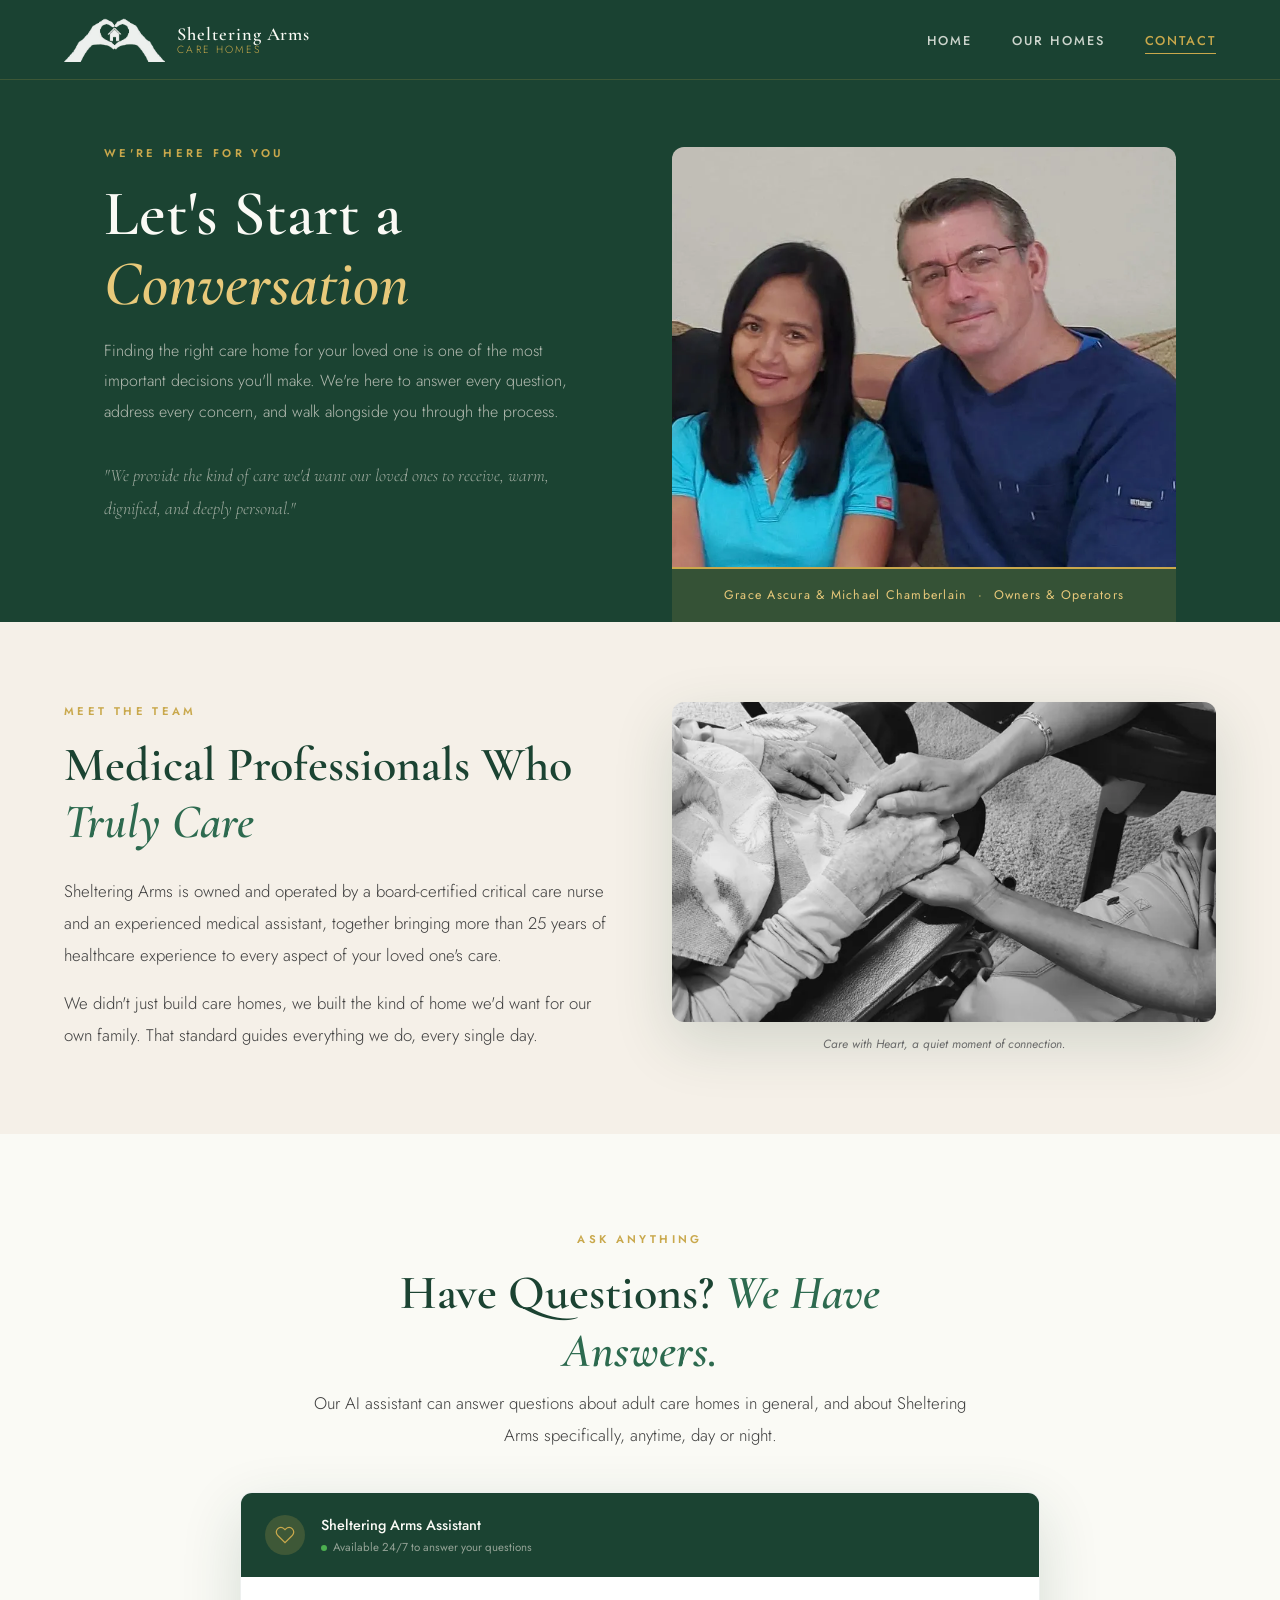
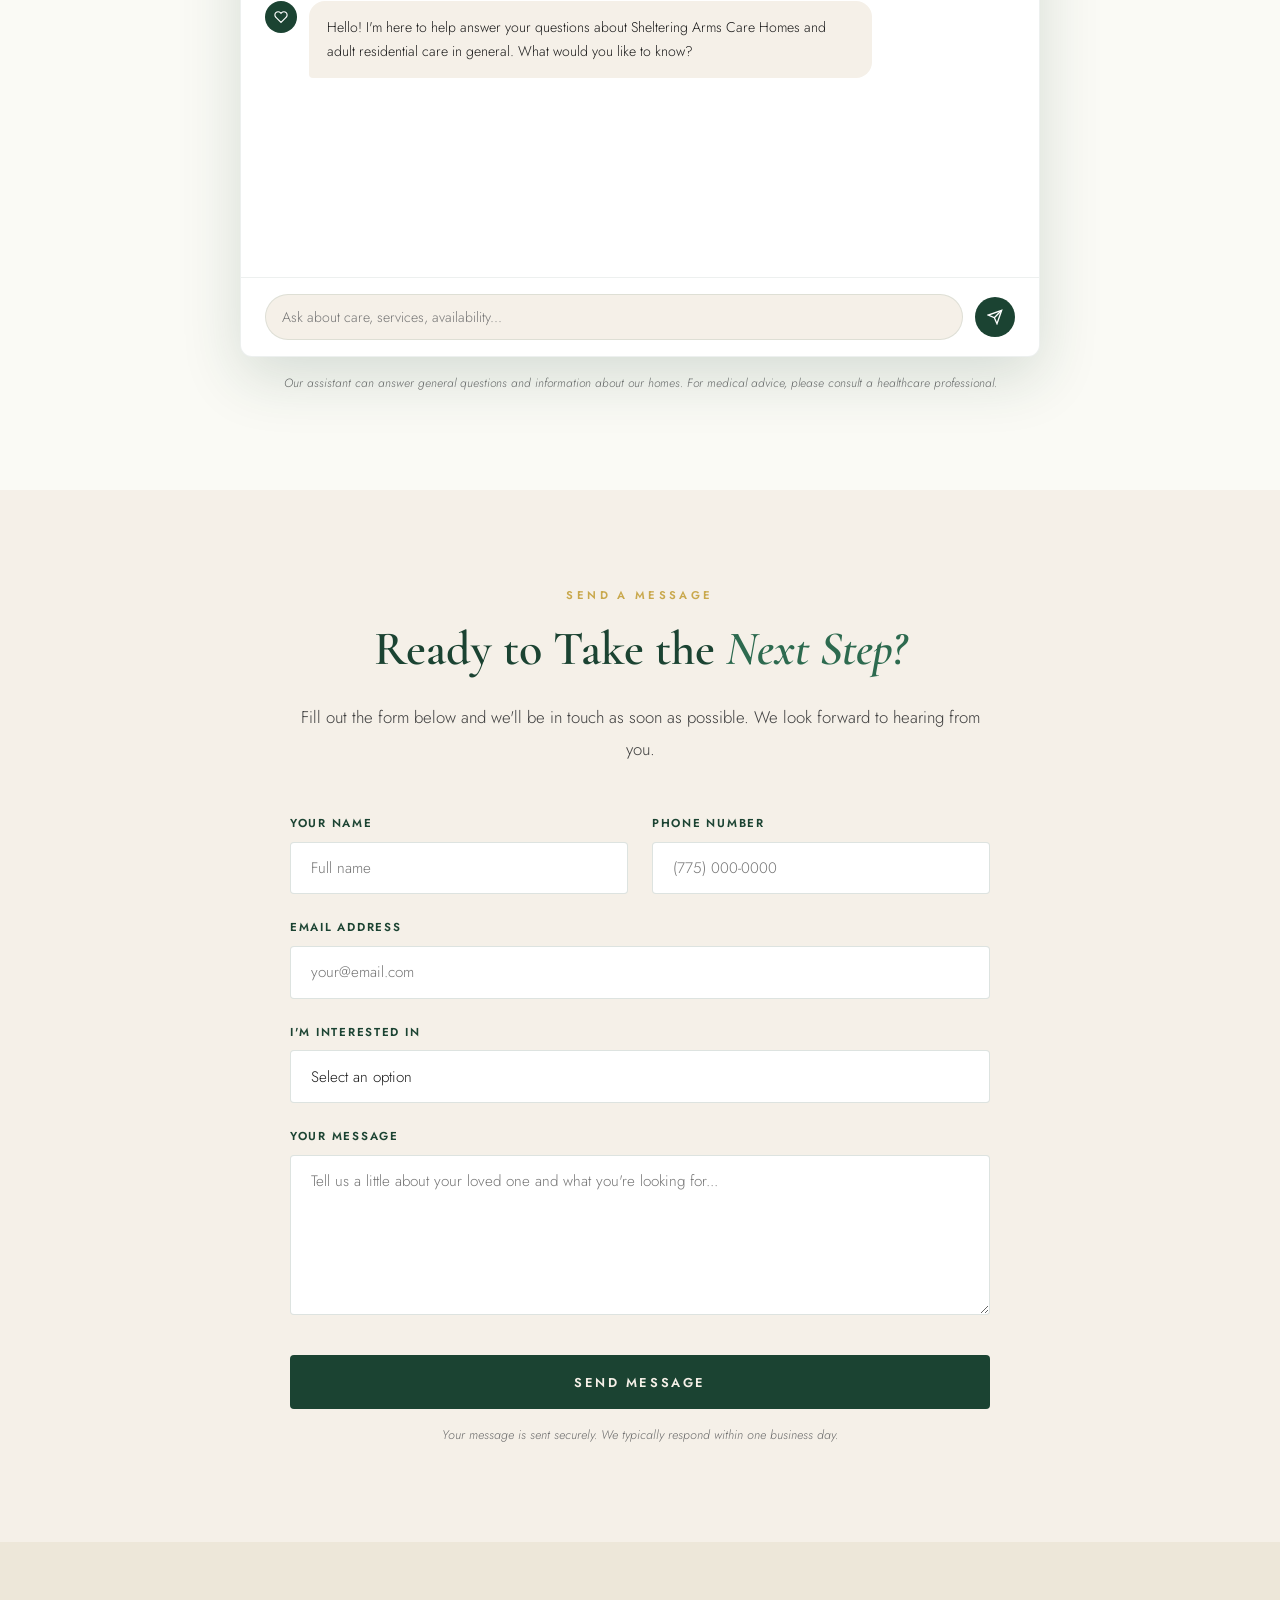
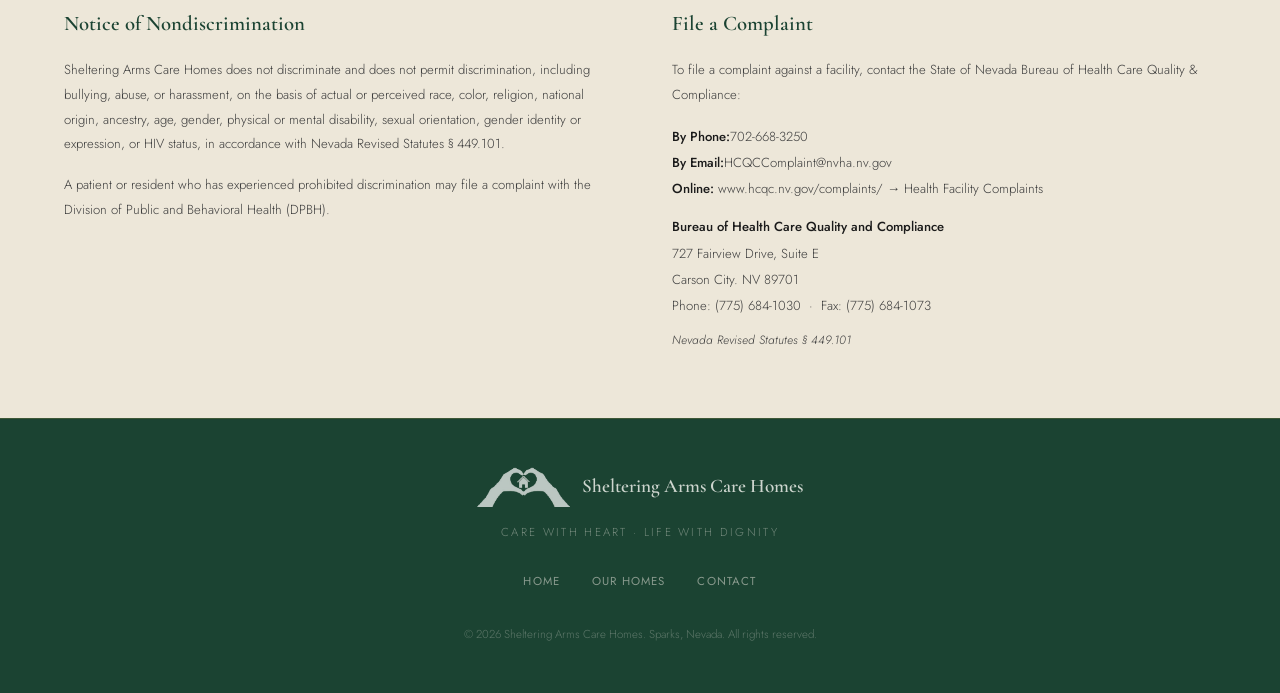
==== contact.html @ 8c24f8a1 "Update contact.html: HCQC contact information" ====
<!DOCTYPE html>
<html lang="en">
<head>
  <meta charset="UTF-8">
  <meta name="viewport" content="width=device-width, initial-scale=1.0">
  <meta name="description" content="Contact Sheltering Arms Care Homes in Sparks, Nevada. Ask our AI assistant or send us a message directly.">
  <title>Contact | Sheltering Arms Care Homes</title>
  <link rel="stylesheet" href="css/styles.css">
</head>
<body>

  <!-- NAVIGATION -->
  <nav class="nav">
    <a href="index.html" class="nav-logo">
      <img src="images/logo_bw_inverted_transparent.png" alt="Sheltering Arms logo">
      <div class="nav-brand">
        <span class="nav-brand-name">Sheltering Arms</span>
        <span class="nav-brand-sub">Care Homes</span>
      </div>
    </a>
    <ul class="nav-links">
      <li><a href="index.html">Home</a></li>
      <li><a href="homes.html">Our Homes</a></li>
      <li><a href="contact.html" class="active">Contact</a></li>
    </ul>
  </nav>

  <!-- CONTACT HERO -->
  <section class="contact-hero">
    <div class="contact-hero-inner">
      <div class="contact-hero-content reveal">
        <div class="section-label" style="color:var(--gold);">We're Here For You</div>
        <h1 class="contact-hero-title">Let's Start a <em style="color:var(--gold-light); font-style:italic;">Conversation</em></h1>
        <p class="contact-hero-text">
          Finding the right care home for your loved one is one of the most important decisions you'll make. We're here to answer every question, address every concern, and walk alongside you through the process.
        </p>
        <p class="contact-hero-text" style="font-family:'Cormorant Garamond', serif; font-style:italic; font-size:1.1rem; color:rgba(245,240,232,0.6);">
          "We provide the kind of care we'd want our loved ones to receive, warm, dignified, and deeply personal."
        </p>
      </div>
      <div>
        <img src="images/grace-michael.jpg" alt="Grace Ascura and Michael Chamberlain, owners of Sheltering Arms" class="contact-owners-img">
        <div class="contact-owners-caption">Grace Ascura &amp; Michael Chamberlain &nbsp;·&nbsp; Owners &amp; Operators</div>
      </div>
    </div>
  </section>

  <!-- OWNERS BIO -->
  <section class="section" style="background:var(--cream); padding: 5rem 4rem;">
    <div class="section-inner">
      <div style="display:grid; grid-template-columns:1fr 1fr; gap:4rem; align-items:start;">
        <div class="reveal">
          <div class="section-label">Meet the Team</div>
          <h2 class="section-title">Medical Professionals Who <em>Truly Care</em></h2>
          <p class="section-body">
            Sheltering Arms is owned and operated by a board-certified critical care nurse and an experienced medical assistant, together bringing more than 25 years of healthcare experience to every aspect of your loved one's care.
          </p>
          <p class="section-body" style="margin-top:1rem;">
            We didn't just build care homes, we built the kind of home we'd want for our own family. That standard guides everything we do, every single day.
          </p>
        </div>
        <div class="reveal">
          <img src="images/bw-hands.jpg" alt="Grace holding a resident's hand, compassionate care at Sheltering Arms" style="width:100%; height:320px; object-fit:cover; border-radius:12px; box-shadow:0 20px 60px rgba(27,67,50,0.16);">
          <p style="font-size:0.75rem; color:var(--text-light); font-style:italic; margin-top:0.75rem; text-align:center;">Care with Heart, a quiet moment of connection.</p>
        </div>
      </div>
    </div>
  </section>

  <!-- AI CHAT WIDGET -->
  <section class="chat-section">
    <div class="chat-inner">
      <div class="section-label reveal" style="text-align:center;">Ask Anything</div>
      <h2 class="section-title reveal" style="text-align:center; max-width:600px; margin:0 auto 0.5rem;">Have Questions? <em>We Have Answers.</em></h2>
      <p class="section-body reveal" style="text-align:center; margin:0 auto 2.5rem;">Our AI assistant can answer questions about adult care homes in general, and about Sheltering Arms specifically, anytime, day or night.</p>

      <div class="chat-window reveal">
        <div class="chat-header">
          <div class="chat-avatar">
            <svg viewBox="0 0 24 24" fill="none" stroke="currentColor" stroke-width="1.5"><path d="M20.84 4.61a5.5 5.5 0 0 0-7.78 0L12 5.67l-1.06-1.06a5.5 5.5 0 0 0-7.78 7.78l1.06 1.06L12 21.23l7.78-7.78 1.06-1.06a5.5 5.5 0 0 0 0-7.78z"/></svg>
          </div>
          <div class="chat-header-text">
            <div class="chat-header-name">Sheltering Arms Assistant</div>
            <div class="chat-header-status">
              <div class="chat-status-dot"></div>
              Available 24/7 to answer your questions
            </div>
          </div>
        </div>
        <div class="chat-messages" id="chatMessages">
          <div class="chat-msg bot">
            <div class="chat-msg-avatar">
              <svg viewBox="0 0 24 24" fill="none" stroke="currentColor" stroke-width="2" width="14" height="14"><path d="M20.84 4.61a5.5 5.5 0 0 0-7.78 0L12 5.67l-1.06-1.06a5.5 5.5 0 0 0-7.78 7.78l1.06 1.06L12 21.23l7.78-7.78 1.06-1.06a5.5 5.5 0 0 0 0-7.78z"/></svg>
            </div>
            <div class="chat-msg-bubble">
              Hello! I'm here to help answer your questions about Sheltering Arms Care Homes and adult residential care in general. What would you like to know?
            </div>
          </div>
        </div>
        <div class="chat-input-area">
          <input type="text" class="chat-input" id="chatInput" placeholder="Ask about care, services, availability..." autocomplete="off">
          <button class="chat-send" id="chatSend" aria-label="Send message">
            <svg viewBox="0 0 24 24" fill="none" stroke="currentColor" stroke-width="2"><line x1="22" y1="2" x2="11" y2="13"/><polygon points="22 2 15 22 11 13 2 9 22 2"/></svg>
          </button>
        </div>
      </div>
      <p style="font-size:0.75rem; color:var(--text-light); text-align:center; margin-top:1rem; font-style:italic; font-weight:300;">Our assistant can answer general questions and information about our homes. For medical advice, please consult a healthcare professional.</p>
    </div>
  </section>

  <!-- CONTACT FORM -->
  <section class="contact-form-section">
    <div class="contact-form-inner">
      <div class="section-label reveal" style="text-align:center;">Send a Message</div>
      <h2 class="section-title reveal" style="text-align:center;">Ready to Take the <em>Next Step?</em></h2>
      <p class="section-body reveal" style="text-align:center; margin:0 auto 3rem;">Fill out the form below and we'll be in touch as soon as possible. We look forward to hearing from you.</p>

      <form action="https://formspree.io/f/meenggbr" method="POST" class="reveal">
        <div class="form-row">
          <div class="form-group">
            <label class="form-label" for="name">Your Name</label>
            <input type="text" id="name" name="name" class="form-input" placeholder="Full name" required>
          </div>
          <div class="form-group">
            <label class="form-label" for="phone">Phone Number</label>
            <input type="tel" id="phone" name="phone" class="form-input" placeholder="(775) 000-0000">
          </div>
        </div>
        <div class="form-group">
          <label class="form-label" for="email">Email Address</label>
          <input type="email" id="email" name="email" class="form-input" placeholder="your@email.com" required>
        </div>
        <div class="form-group">
          <label class="form-label" for="interest">I'm Interested In</label>
          <select id="interest" name="interest" class="form-select">
            <option value="">Select an option</option>
            <option value="home1">Home One (6 residents)</option>
            <option value="home2">Home Two (8 residents)</option>
            <option value="both">Both Homes</option>
            <option value="general">General Information</option>
          </select>
        </div>
        <div class="form-group">
          <label class="form-label" for="message">Your Message</label>
          <textarea id="message" name="message" class="form-textarea" placeholder="Tell us a little about your loved one and what you're looking for..." required></textarea>
        </div>
        <button type="submit" class="form-submit">Send Message</button>
        <p class="form-note">Your message is sent securely. We typically respond within one business day.</p>
      </form>
    </div>
  </section>

  <!-- COMPLIANCE -->
  <section class="compliance">
    <div class="compliance-inner">
      <div class="reveal">
        <div class="compliance-block-title">Notice of Nondiscrimination</div>
        <p class="compliance-text">
          Sheltering Arms Care Homes does not discriminate and does not permit discrimination, including bullying, abuse, or harassment, on the basis of actual or perceived race, color, religion, national origin, ancestry, age, gender, physical or mental disability, sexual orientation, gender identity or expression, or HIV status, in accordance with Nevada Revised Statutes § 449.101.
        </p>
        <p class="compliance-text" style="margin-top:1rem;">
          A patient or resident who has experienced prohibited discrimination may file a complaint with the Division of Public and Behavioral Health (DPBH).
        </p>
      </div>
      <div class="reveal">
        <div class="compliance-block-title">File a Complaint</div>
        <p class="compliance-text">To file a complaint against a facility, contact the State of Nevada Bureau of Health Care Quality &amp; Compliance:</p>
        <div class="compliance-contact" style="margin-top:1rem;">
          <p><strong>By Phone:</strong>702-668-3250</p>
          <p><strong>By Email:</strong>HCQCComplaint@nvha.nv.gov</p>
          <p><strong>Online:</strong> www.hcqc.nv.gov/complaints/ → Health Facility Complaints</p>
          <p style="margin-top:0.75rem;"><strong>Bureau of Health Care Quality and Compliance</strong><br>
          727 Fairview Drive, Suite E<br>
          Carson City. NV 89701<br>
          Phone: (775) 684-1030 &nbsp;·&nbsp; Fax: (775) 684-1073</p>
          <p style="margin-top:0.5rem;"><em style="font-size:0.75rem;">Nevada Revised Statutes § 449.101</em></p>
        </div>
      </div>
    </div>
  </section>

  <!-- FOOTER -->
  <footer class="footer">
    <div class="footer-logo">
      <img src="images/logo_bw_inverted_transparent.png" alt="Sheltering Arms logo">
      <span class="footer-name">Sheltering Arms Care Homes</span>
    </div>
    <p class="footer-tagline">Care with Heart · Life with Dignity</p>
    <ul class="footer-nav">
      <li><a href="index.html">Home</a></li>
      <li><a href="homes.html">Our Homes</a></li>
      <li><a href="contact.html">Contact</a></li>
    </ul>
    <p class="footer-copy">&copy; 2026 Sheltering Arms Care Homes. Sparks, Nevada. All rights reserved.</p>
  </footer>

  <script src="js/main.js"></script>
  <script src="js/chat.js"></script>
</body>
</html>
---- css/styles.css ----
/* ============================================
   SHELTERING ARMS CARE HOMES
   Global Stylesheet
   ============================================ */

@import url('https://fonts.googleapis.com/css2?family=Cormorant+Garamond:ital,wght@0,300;0,400;0,500;0,600;0,700;1,300;1,400;1,500&family=Jost:wght@300;400;500;600&display=swap');

:root {
  --green:        #1B4332;
  --green-mid:    #2D6A4F;
  --green-light:  #3A7D5E;
  --cream:        #F5F0E8;
  --cream-dark:   #EDE7D9;
  --gold:         #C9A84C;
  --gold-light:   #E8C97A;
  --gold-pale:    #F5E9C8;
  --off-white:    #FAFAF5;
  --text-dark:    #1A1A1A;
  --text-mid:     #3D3D3D;
  --text-light:   #6B6B6B;
  --shadow-sm:    0 2px 12px rgba(27,67,50,0.08);
  --shadow-md:    0 8px 32px rgba(27,67,50,0.12);
  --shadow-lg:    0 20px 60px rgba(27,67,50,0.16);
  --radius:       4px;
  --radius-lg:    12px;
  --transition:   0.3s cubic-bezier(0.4, 0, 0.2, 1);
}

/* ---- Reset ---- */
*, *::before, *::after { margin: 0; padding: 0; box-sizing: border-box; }
html { scroll-behavior: smooth; font-size: 16px; }
img { max-width: 100%; height: auto; display: block; }
a { text-decoration: none; color: inherit; }

body {
  font-family: 'Jost', sans-serif;
  font-weight: 400;
  color: var(--text-dark);
  background: var(--off-white);
  line-height: 1.7;
}

/* ============================================
   NAVIGATION
   ============================================ */
.nav {
  position: fixed;
  top: 0; left: 0; right: 0;
  z-index: 100;
  padding: 0 4rem;
  height: 80px;
  display: flex;
  align-items: center;
  justify-content: space-between;
  background: rgba(27, 67, 50, 0.96);
  backdrop-filter: blur(12px);
  border-bottom: 1px solid rgba(201, 168, 76, 0.2);
  transition: var(--transition);
}

.nav-logo {
  display: flex;
  align-items: center;
  gap: 0.75rem;
}

.nav-logo img {
  height: 44px;
  width: auto;
  /* filter: brightness(0) invert(1); */
  opacity: 0.92;
}

.nav-brand {
  display: flex;
  flex-direction: column;
  line-height: 1.1;
}

.nav-brand-name {
  font-family: 'Cormorant Garamond', serif;
  font-size: 1.15rem;
  font-weight: 600;
  color: var(--off-white);
  letter-spacing: 0.05em;
}

.nav-brand-sub {
  font-size: 0.65rem;
  font-weight: 300;
  color: var(--gold);
  letter-spacing: 0.2em;
  text-transform: uppercase;
}

.nav-links {
  display: flex;
  align-items: center;
  gap: 2.5rem;
  list-style: none;
}

.nav-links a {
  font-size: 0.8rem;
  font-weight: 500;
  letter-spacing: 0.15em;
  text-transform: uppercase;
  color: rgba(250, 250, 245, 0.8);
  transition: var(--transition);
  position: relative;
  padding-bottom: 2px;
}

.nav-links a::after {
  content: '';
  position: absolute;
  bottom: -2px; left: 0;
  width: 0; height: 1px;
  background: var(--gold);
  transition: var(--transition);
}

.nav-links a:hover,
.nav-links a.active {
  color: var(--gold);
}

.nav-links a:hover::after,
.nav-links a.active::after {
  width: 100%;
}

/* ============================================
   SHARED SECTION STYLES
   ============================================ */
.section {
  padding: 6rem 4rem;
}

.section-inner {
  max-width: 1200px;
  margin: 0 auto;
}

.section-label {
  font-size: 0.7rem;
  font-weight: 600;
  letter-spacing: 0.3em;
  text-transform: uppercase;
  color: var(--gold);
  margin-bottom: 1rem;
}

.section-title {
  font-family: 'Cormorant Garamond', serif;
  font-size: clamp(2rem, 4vw, 3rem);
  font-weight: 600;
  color: var(--green);
  line-height: 1.2;
  margin-bottom: 1.5rem;
}

.section-title em {
  font-style: italic;
  color: var(--green-mid);
}

.section-body {
  font-size: 1.05rem;
  font-weight: 300;
  color: var(--text-mid);
  max-width: 680px;
  line-height: 1.9;
}

.divider {
  display: flex;
  align-items: center;
  gap: 1rem;
  margin: 2rem 0;
}

.divider-line {
  flex: 1;
  max-width: 80px;
  height: 1px;
  background: var(--gold);
  opacity: 0.4;
}

.divider-dot {
  width: 5px; height: 5px;
  background: var(--gold);
  border-radius: 50%;
}

/* ============================================
   HERO -- HOME PAGE
   ============================================ */
.hero {
  position: relative;
  height: 100vh;
  min-height: 700px;
  display: flex;
  align-items: center;
  overflow: hidden;
  background: var(--green);
}

.hero-bg {
  position: absolute;
  inset: 0;
  background-image: url('../images/bw-hands-hero3.png');
  background-size: cover;
  background-position: 75% right;
  opacity: 0.35;
  transform: scale(1.05);
  transition: transform 8s ease;
}

.hero-bg.loaded { transform: scale(.9); }

.hero-overlay {
  position: absolute;
  inset: 0;
  background: linear-gradient(
    105deg,
    rgba(27,67,50,0.92) 0%,
    rgba(27,67,50,0.75) 50%,
    rgba(27,67,50,0.4) 100%
  );
}

.hero-content {
  position: relative;
  z-index: 2;
  padding: 0 4rem;
  max-width: 1200px;
  margin: 0 auto;
  width: 100%;
  padding-top: 80px;
  opacity: 0;
  transform: translateY(40px);
  animation: heroReveal 1.2s cubic-bezier(0.16,1,0.3,1) 0.3s forwards;
}

.hero-eyebrow {
  font-size: 0.7rem;
  font-weight: 600;
  letter-spacing: 0.35em;
  text-transform: uppercase;
  color: var(--gold);
  margin-bottom: 1.25rem;
}

.hero-title {
  font-family: 'Cormorant Garamond', serif;
  font-size: clamp(3rem, 7vw, 5.5rem);
  font-weight: 600;
  color: var(--off-white);
  line-height: 1.05;
  margin-bottom: 1rem;
}

.hero-title em {
  font-style: italic;
  color: var(--gold-light);
}

.hero-subtitle {
  font-family: 'Cormorant Garamond', serif;
  font-size: clamp(1.1rem, 2.5vw, 1.5rem);
  font-style: italic;
  color: rgba(245,240,232,0.75);
  margin-bottom: 2rem;
  font-weight: 300;
}

.hero-tagline {
  font-size: 0.75rem;
  font-weight: 400;
  letter-spacing: 0.25em;
  text-transform: uppercase;
  color: rgba(245,240,232,0.5);
  margin-bottom: 2.5rem;
}

.hero-cta {
  display: inline-flex;
  align-items: center;
  gap: 0.75rem;
  padding: 1rem 2rem;
  background: var(--gold);
  color: var(--green);
  font-size: 0.78rem;
  font-weight: 600;
  letter-spacing: 0.15em;
  text-transform: uppercase;
  border-radius: var(--radius);
  transition: var(--transition);
}

.hero-cta:hover {
  background: var(--gold-light);
  transform: translateY(-2px);
  box-shadow: 0 8px 24px rgba(201,168,76,0.3);
}

.hero-cta svg { width: 16px; height: 16px; }

.hero-scroll {
  position: absolute;
  bottom: 2.5rem;
  left: 50%;
  transform: translateX(-50%);
  z-index: 2;
  display: flex;
  flex-direction: column;
  align-items: center;
  gap: 0.5rem;
  color: rgba(245,240,232,0.4);
  font-size: 0.65rem;
  letter-spacing: 0.2em;
  text-transform: uppercase;
  animation: scrollBounce 2s ease-in-out infinite;
}

.hero-scroll svg { width: 20px; height: 20px; }

/* ============================================
   MISSION SECTION
   ============================================ */
.mission {
  background: var(--cream);
  padding: 6rem 4rem;
}

.mission-inner {
  max-width: 1200px;
  margin: 0 auto;
  display: grid;
  grid-template-columns: 1fr 1fr;
  gap: 6rem;
  align-items: center;
}

.mission-quote {
  font-family: 'Cormorant Garamond', serif;
  font-size: clamp(1.6rem, 3vw, 2.2rem);
  font-style: italic;
  font-weight: 400;
  color: var(--green);
  line-height: 1.5;
  position: relative;
  padding-left: 2rem;
}

.mission-quote::before {
  content: '"';
  position: absolute;
  left: -0.5rem;
  top: -1rem;
  font-size: 6rem;
  color: var(--gold);
  opacity: 0.3;
  font-family: 'Cormorant Garamond', serif;
  line-height: 1;
}

.mission-right {}

.mission-vision {
  background: var(--green);
  border-radius: var(--radius-lg);
  padding: 2.5rem;
  margin-top: 2rem;
}

.mission-vision-label {
  font-size: 0.65rem;
  font-weight: 600;
  letter-spacing: 0.3em;
  text-transform: uppercase;
  color: var(--gold);
  margin-bottom: 1rem;
}

.mission-vision-text {
  font-size: 0.95rem;
  font-weight: 300;
  color: rgba(245,240,232,0.85);
  line-height: 1.9;
}

/* ============================================
   HOMES PREVIEW -- HOME PAGE
   ============================================ */
.homes-preview {
  padding: 6rem 4rem;
  background: var(--off-white);
}

.homes-preview-inner {
  max-width: 1200px;
  margin: 0 auto;
}

.homes-grid {
  display: grid;
  grid-template-columns: 1fr 1fr;
  gap: 2rem;
  margin-top: 3rem;
}

.home-card {
  background: white;
  border-radius: var(--radius-lg);
  overflow: hidden;
  box-shadow: var(--shadow-md);
  transition: var(--transition);
}

.home-card:hover {
  transform: translateY(-6px);
  box-shadow: var(--shadow-lg);
}

.home-card-img {
  width: 100%;
  height: 260px;
  object-fit: cover;
}

.home-card-body {
  padding: 2rem;
}

.home-card-label {
  font-size: 0.65rem;
  font-weight: 600;
  letter-spacing: 0.3em;
  text-transform: uppercase;
  color: var(--gold);
  margin-bottom: 0.5rem;
}

.home-card-title {
  font-family: 'Cormorant Garamond', serif;
  font-size: 1.6rem;
  font-weight: 600;
  color: var(--green);
  margin-bottom: 1rem;
}

.home-card-details {
  display: flex;
  gap: 1.5rem;
  margin-bottom: 1rem;
}

.home-card-detail {
  display: flex;
  align-items: center;
  gap: 0.4rem;
  font-size: 0.82rem;
  font-weight: 400;
  color: var(--text-mid);
}

.home-card-detail svg {
  width: 14px; height: 14px;
  color: var(--gold);
  flex-shrink: 0;
}

.home-card-text {
  font-size: 0.9rem;
  font-weight: 300;
  color: var(--text-light);
  line-height: 1.8;
  margin-bottom: 1.5rem;
}

.home-card-link {
  display: inline-flex;
  align-items: center;
  gap: 0.5rem;
  font-size: 0.75rem;
  font-weight: 600;
  letter-spacing: 0.1em;
  text-transform: uppercase;
  color: var(--green);
  border-bottom: 1px solid var(--gold);
  padding-bottom: 2px;
  transition: var(--transition);
}

.home-card-link:hover { color: var(--gold); }

/* ============================================
   PHOTO STRIP
   ============================================ */
.photo-strip {
  display: grid;
  grid-template-columns: repeat(4, 1fr);
  gap: 0;
  height: 320px;
}

.photo-strip-item {
  overflow: hidden;
  position: relative;
}

.photo-strip-item img {
  width: 100%;
  height: 100%;
  object-fit: cover;
  transition: transform 0.6s ease;
}

.photo-strip-item:hover img { transform: scale(1.06); }

/* ============================================
   CREDENTIALS BANNER
   ============================================ */
.credentials {
  background: var(--green);
  padding: 4rem;
}

.credentials-inner {
  max-width: 1200px;
  margin: 0 auto;
  display: grid;
  grid-template-columns: repeat(3, 1fr);
  gap: 3rem;
  text-align: center;
}

.credential-item {}

.credential-number {
  font-family: 'Cormorant Garamond', serif;
  font-size: 3.5rem;
  font-weight: 600;
  color: var(--gold);
  line-height: 1;
  margin-bottom: 0.5rem;
}

.credential-label {
  font-size: 0.75rem;
  font-weight: 400;
  letter-spacing: 0.15em;
  text-transform: uppercase;
  color: rgba(245,240,232,0.7);
}

/* ============================================
   OUR HOMES PAGE -- HERO
   ============================================ */
.page-hero {
  padding-top: 80px;
  background: var(--green);
  padding-bottom: 4rem;
  text-align: center;
}

.page-hero-inner {
  max-width: 800px;
  margin: 0 auto;
  padding: 4rem 4rem 0;
}

.page-hero-title {
  font-family: 'Cormorant Garamond', serif;
  font-size: clamp(2.5rem, 5vw, 4rem);
  font-weight: 600;
  color: var(--off-white);
  line-height: 1.1;
  margin-bottom: 1rem;
}

.page-hero-subtitle {
  font-family: 'Cormorant Garamond', serif;
  font-style: italic;
  font-size: 1.2rem;
  color: rgba(245,240,232,0.65);
  font-weight: 300;
}

/* ============================================
   HOME DETAIL SECTIONS
   ============================================ */
.home-detail {
  padding: 6rem 4rem;
}

.home-detail:nth-child(even) {
  background: var(--cream);
}

.home-detail-inner {
  max-width: 1200px;
  margin: 0 auto;
  display: grid;
  grid-template-columns: 1fr 1fr;
  gap: 5rem;
  align-items: start;
}

.home-detail-inner.reverse {
  direction: rtl;
}

.home-detail-inner.reverse > * {
  direction: ltr;
}

.home-detail-img {
  width: 100%;
  height: 400px;
  object-fit: cover;
  border-radius: var(--radius-lg);
  box-shadow: var(--shadow-lg);
}

.home-detail-badge {
  display: inline-flex;
  align-items: center;
  gap: 0.5rem;
  background: var(--green);
  color: var(--gold);
  font-size: 0.65rem;
  font-weight: 600;
  letter-spacing: 0.2em;
  text-transform: uppercase;
  padding: 0.4rem 1rem;
  border-radius: 999px;
  margin-bottom: 1.25rem;
}

.home-meta {
  display: flex;
  gap: 2rem;
  margin: 1.5rem 0;
  padding: 1.5rem;
  background: var(--cream);
  border-radius: var(--radius);
  border-left: 3px solid var(--gold);
}

.home-detail:nth-child(even) .home-meta {
  background: white;
}

.home-meta-item {
  display: flex;
  flex-direction: column;
  gap: 0.2rem;
}

.home-meta-value {
  font-family: 'Cormorant Garamond', serif;
  font-size: 1.8rem;
  font-weight: 600;
  color: var(--green);
  line-height: 1;
}

.home-meta-label {
  font-size: 0.7rem;
  font-weight: 400;
  letter-spacing: 0.1em;
  text-transform: uppercase;
  color: var(--text-light);
}

/* ============================================
   SERVICES SECTION
   ============================================ */
.services {
  padding: 6rem 4rem;
  background: var(--green);
}

.services-inner {
  max-width: 1200px;
  margin: 0 auto;
}

.services-inner .section-title { color: var(--off-white); }
.services-inner .section-label { color: var(--gold); }

.services-grid {
  display: grid;
  grid-template-columns: repeat(3, 1fr);
  gap: 1.5rem;
  margin-top: 3rem;
}

.service-card {
  background: rgba(255,255,255,0.06);
  border: 1px solid rgba(201,168,76,0.2);
  border-radius: var(--radius-lg);
  padding: 2rem;
  transition: var(--transition);
}

.service-card:hover {
  background: rgba(255,255,255,0.1);
  border-color: rgba(201,168,76,0.4);
  transform: translateY(-3px);
}

.service-icon {
  width: 44px; height: 44px;
  background: rgba(201,168,76,0.15);
  border-radius: 50%;
  display: flex;
  align-items: center;
  justify-content: center;
  margin-bottom: 1.25rem;
}

.service-icon svg {
  width: 20px; height: 20px;
  color: var(--gold);
}

.service-title {
  font-family: 'Cormorant Garamond', serif;
  font-size: 1.2rem;
  font-weight: 600;
  color: var(--off-white);
  margin-bottom: 0.5rem;
}

.service-text {
  font-size: 0.85rem;
  font-weight: 300;
  color: rgba(245,240,232,0.65);
  line-height: 1.8;
}

/* ============================================
   ACTIVITIES & MEALS
   ============================================ */
.life-section {
  padding: 6rem 4rem;
  background: var(--off-white);
}

.life-inner {
  max-width: 1200px;
  margin: 0 auto;
  display: grid;
  grid-template-columns: repeat(3, 1fr);
  gap: 3rem;
}

.life-block-title {
  font-family: 'Cormorant Garamond', serif;
  font-size: 1.5rem;
  font-weight: 600;
  color: var(--green);
  margin-bottom: 1.5rem;
  padding-bottom: 0.75rem;
  border-bottom: 2px solid var(--gold);
}

.life-list {
  list-style: none;
}

.life-list li {
  font-size: 0.9rem;
  font-weight: 300;
  color: var(--text-mid);
  padding: 0.5rem 0;
  border-bottom: 1px solid rgba(201,168,76,0.15);
  display: flex;
  align-items: center;
  gap: 0.6rem;
}

.life-list li::before {
  content: '';
  width: 5px; height: 5px;
  background: var(--gold);
  border-radius: 50%;
  flex-shrink: 0;
}

/* ============================================
   SCHEDULE SECTION
   ============================================ */
.schedule {
  padding: 6rem 4rem;
  background: var(--cream);
}

.schedule-inner {
  max-width: 1200px;
  margin: 0 auto;
  display: grid;
  grid-template-columns: 1fr 1fr;
  gap: 4rem;
}

.schedule-block {}

.schedule-block-title {
  font-family: 'Cormorant Garamond', serif;
  font-size: 1.8rem;
  font-weight: 600;
  color: var(--green);
  margin-bottom: 1.5rem;
}

.schedule-item {
  display: flex;
  justify-content: space-between;
  align-items: center;
  padding: 1rem 1.25rem;
  border-radius: var(--radius);
  margin-bottom: 0.75rem;
  background: white;
  box-shadow: var(--shadow-sm);
}

.schedule-meal {
  font-weight: 500;
  color: var(--text-dark);
  font-size: 0.9rem;
}

.schedule-time {
  font-family: 'Cormorant Garamond', serif;
  font-size: 1rem;
  font-weight: 600;
  color: var(--green);
}

.schedule-note {
  font-size: 0.8rem;
  font-weight: 300;
  color: var(--text-light);
  font-style: italic;
  margin-top: 0.75rem;
  padding-left: 0.25rem;
}

.visit-item {
  display: flex;
  justify-content: space-between;
  align-items: center;
  padding: 1rem 1.25rem;
  border-radius: var(--radius);
  margin-bottom: 0.75rem;
  background: white;
  box-shadow: var(--shadow-sm);
}

.visit-day { font-weight: 500; color: var(--text-dark); font-size: 0.9rem; }
.visit-hours { font-family: 'Cormorant Garamond', serif; font-size: 1rem; font-weight: 600; color: var(--green); }

/* ============================================
   PAYMENT SECTION
   ============================================ */
.payment {
  padding: 4rem;
  background: var(--green);
  text-align: center;
}

.payment-inner {
  max-width: 700px;
  margin: 0 auto;
}

.payment-inner .section-title { color: var(--off-white); }
.payment-inner .section-label { color: var(--gold); text-align: center; }
.payment-inner .section-body { color: rgba(245,240,232,0.75); margin: 0 auto; text-align: center; }

.payment-options {
  display: flex;
  justify-content: center;
  gap: 1rem;
  flex-wrap: wrap;
  margin-top: 2rem;
}

.payment-tag {
  display: inline-flex;
  align-items: center;
  gap: 0.5rem;
  background: rgba(201,168,76,0.15);
  border: 1px solid rgba(201,168,76,0.3);
  color: var(--gold-light);
  font-size: 0.78rem;
  font-weight: 500;
  letter-spacing: 0.1em;
  padding: 0.6rem 1.25rem;
  border-radius: 999px;
}

/* ============================================
   CONTACT PAGE
   ============================================ */
.contact-hero {
  padding-top: 80px;
  background: var(--green);
  padding-bottom: 0;
}

.contact-hero-inner {
  max-width: 1200px;
  margin: 0 auto;
  padding: 4rem 4rem 0;
  display: grid;
  grid-template-columns: 1fr 1fr;
  gap: 4rem;
  align-items: end;
}

.contact-hero-content {
  padding-bottom: 4rem;
}

.contact-hero-title {
  font-family: 'Cormorant Garamond', serif;
  font-size: clamp(2.5rem, 5vw, 4rem);
  font-weight: 600;
  color: var(--off-white);
  line-height: 1.1;
  margin-bottom: 1rem;
}

.contact-hero-text {
  font-size: 1rem;
  font-weight: 300;
  color: rgba(245,240,232,0.7);
  line-height: 1.9;
  margin-bottom: 2rem;
}

.contact-owners-img {
  width: 100%;
  height: 420px;
  object-fit: cover;
  object-position: center top;
  border-radius: var(--radius-lg) var(--radius-lg) 0 0;
  display: block;
}

.contact-owners-caption {
  background: rgba(201,168,76,0.15);
  border-top: 2px solid var(--gold);
  padding: 1rem 1.5rem;
  font-size: 0.78rem;
  font-weight: 400;
  letter-spacing: 0.1em;
  color: var(--gold-light);
  text-align: center;
}

/* ============================================
   CONTACT FORM
   ============================================ */
.contact-form-section {
  padding: 6rem 4rem;
  background: var(--cream);
}

.contact-form-inner {
  max-width: 700px;
  margin: 0 auto;
}

.form-group {
  margin-bottom: 1.5rem;
}

.form-label {
  display: block;
  font-size: 0.72rem;
  font-weight: 600;
  letter-spacing: 0.15em;
  text-transform: uppercase;
  color: var(--green);
  margin-bottom: 0.5rem;
}

.form-input,
.form-textarea,
.form-select {
  width: 100%;
  padding: 0.9rem 1.25rem;
  background: white;
  border: 1px solid rgba(27,67,50,0.15);
  border-radius: var(--radius);
  font-family: 'Jost', sans-serif;
  font-size: 0.95rem;
  font-weight: 300;
  color: var(--text-dark);
  transition: var(--transition);
  appearance: none;
}

.form-input:focus,
.form-textarea:focus,
.form-select:focus {
  outline: none;
  border-color: var(--green);
  box-shadow: 0 0 0 3px rgba(27,67,50,0.08);
}

.form-textarea {
  height: 160px;
  resize: vertical;
}

.form-row {
  display: grid;
  grid-template-columns: 1fr 1fr;
  gap: 1.5rem;
}

.form-submit {
  width: 100%;
  padding: 1.1rem 2rem;
  background: var(--green);
  color: var(--cream);
  font-family: 'Jost', sans-serif;
  font-size: 0.8rem;
  font-weight: 600;
  letter-spacing: 0.2em;
  text-transform: uppercase;
  border: none;
  border-radius: var(--radius);
  cursor: pointer;
  transition: var(--transition);
  margin-top: 0.5rem;
}

.form-submit:hover {
  background: var(--green-mid);
  transform: translateY(-2px);
  box-shadow: var(--shadow-md);
}

.form-note {
  font-size: 0.78rem;
  font-weight: 300;
  color: var(--text-light);
  text-align: center;
  margin-top: 1rem;
  font-style: italic;
}

/* ============================================
   AI CHAT WIDGET
   ============================================ */
.chat-section {
  padding: 6rem 4rem;
  background: var(--off-white);
}

.chat-inner {
  max-width: 800px;
  margin: 0 auto;
}

.chat-window {
  background: white;
  border-radius: var(--radius-lg);
  box-shadow: var(--shadow-lg);
  overflow: hidden;
  border: 1px solid rgba(27,67,50,0.08);
}

.chat-header {
  background: var(--green);
  padding: 1.25rem 1.5rem;
  display: flex;
  align-items: center;
  gap: 1rem;
}

.chat-avatar {
  width: 40px; height: 40px;
  background: rgba(201,168,76,0.2);
  border-radius: 50%;
  display: flex;
  align-items: center;
  justify-content: center;
  flex-shrink: 0;
}

.chat-avatar svg { width: 20px; height: 20px; color: var(--gold); }

.chat-header-text {}
.chat-header-name { font-size: 0.9rem; font-weight: 500; color: var(--off-white); }
.chat-header-status { font-size: 0.72rem; color: rgba(245,240,232,0.55); display: flex; align-items: center; gap: 0.4rem; }
.chat-status-dot { width: 6px; height: 6px; background: #4CAF50; border-radius: 50%; }

.chat-messages {
  padding: 1.5rem;
  min-height: 300px;
  max-height: 400px;
  overflow-y: auto;
  display: flex;
  flex-direction: column;
  gap: 1rem;
}

.chat-msg {
  display: flex;
  gap: 0.75rem;
  align-items: flex-start;
  animation: msgReveal 0.3s ease;
}

.chat-msg.user { flex-direction: row-reverse; }

.chat-msg-avatar {
  width: 32px; height: 32px;
  border-radius: 50%;
  background: var(--green);
  display: flex;
  align-items: center;
  justify-content: center;
  flex-shrink: 0;
}

.chat-msg.user .chat-msg-avatar { background: var(--gold); }
.chat-msg-avatar svg { width: 14px; height: 14px; color: white; }

.chat-msg-bubble {
  max-width: 75%;
  padding: 0.9rem 1.1rem;
  border-radius: 16px;
  font-size: 0.88rem;
  font-weight: 300;
  line-height: 1.7;
}

.chat-msg.bot .chat-msg-bubble {
  background: var(--cream);
  color: var(--text-dark);
  border-bottom-left-radius: 4px;
}

.chat-msg.user .chat-msg-bubble {
  background: var(--green);
  color: var(--off-white);
  border-bottom-right-radius: 4px;
}

.chat-typing {
  display: flex;
  gap: 4px;
  align-items: center;
  padding: 0.9rem 1.1rem;
  background: var(--cream);
  border-radius: 16px;
  border-bottom-left-radius: 4px;
  width: fit-content;
}

.chat-typing span {
  width: 6px; height: 6px;
  background: var(--text-light);
  border-radius: 50%;
  animation: typingDot 1.4s ease infinite;
}

.chat-typing span:nth-child(2) { animation-delay: 0.2s; }
.chat-typing span:nth-child(3) { animation-delay: 0.4s; }

.chat-input-area {
  padding: 1rem 1.5rem;
  border-top: 1px solid rgba(27,67,50,0.08);
  display: flex;
  gap: 0.75rem;
  align-items: center;
}

.chat-input {
  flex: 1;
  padding: 0.75rem 1rem;
  background: var(--cream);
  border: 1px solid rgba(27,67,50,0.1);
  border-radius: 999px;
  font-family: 'Jost', sans-serif;
  font-size: 0.88rem;
  font-weight: 300;
  color: var(--text-dark);
  transition: var(--transition);
}

.chat-input:focus {
  outline: none;
  border-color: var(--green);
  background: white;
}

.chat-send {
  width: 40px; height: 40px;
  background: var(--green);
  border: none;
  border-radius: 50%;
  display: flex;
  align-items: center;
  justify-content: center;
  cursor: pointer;
  transition: var(--transition);
  flex-shrink: 0;
}

.chat-send:hover { background: var(--green-mid); transform: scale(1.05); }
.chat-send svg { width: 16px; height: 16px; color: white; }

/* ============================================
   COMPLIANCE SECTION
   ============================================ */
.compliance {
  padding: 4rem;
  background: var(--cream-dark);
}

.compliance-inner {
  max-width: 1200px;
  margin: 0 auto;
  display: grid;
  grid-template-columns: 1fr 1fr;
  gap: 4rem;
}

.compliance-block-title {
  font-family: 'Cormorant Garamond', serif;
  font-size: 1.3rem;
  font-weight: 600;
  color: var(--green);
  margin-bottom: 1rem;
}

.compliance-text {
  font-size: 0.82rem;
  font-weight: 300;
  color: var(--text-mid);
  line-height: 1.9;
}

.compliance-contact {
  font-size: 0.82rem;
  font-weight: 300;
  color: var(--text-mid);
  line-height: 2;
}

.compliance-contact strong {
  font-weight: 500;
  color: var(--text-dark);
}

/* ============================================
   FOOTER
   ============================================ */
.footer {
  background: var(--green);
  padding: 3rem 4rem;
  text-align: center;
  border-top: 1px solid rgba(201,168,76,0.2);
}

.footer-logo {
  display: flex;
  align-items: center;
  justify-content: center;
  gap: 0.75rem;
  margin-bottom: 1rem;
}

.footer-logo img {
  height: 40px;
  /* filter: brightness(0) invert(1); */
  opacity: 0.7;
}

.footer-name {
  font-family: 'Cormorant Garamond', serif;
  font-size: 1.2rem;
  font-weight: 600;
  color: var(--off-white);
  opacity: 0.8;
}

.footer-tagline {
  font-size: 0.72rem;
  font-weight: 300;
  letter-spacing: 0.2em;
  text-transform: uppercase;
  color: rgba(245,240,232,0.4);
  margin-bottom: 1.5rem;
}

.footer-nav {
  display: flex;
  justify-content: center;
  gap: 2rem;
  list-style: none;
  margin-bottom: 2rem;
}

.footer-nav a {
  font-size: 0.72rem;
  font-weight: 400;
  letter-spacing: 0.1em;
  text-transform: uppercase;
  color: rgba(245,240,232,0.5);
  transition: var(--transition);
}

.footer-nav a:hover { color: var(--gold); }

.footer-copy {
  font-size: 0.72rem;
  font-weight: 300;
  color: rgba(245,240,232,0.3);
}

.footer-dedication {
  font-size: 0.68rem;
  font-weight: 300;
  font-style: italic;
  color: rgba(245,240,232,0.25);
  margin-top: 0.5rem;
}

/* ============================================
   ANIMATIONS
   ============================================ */
@keyframes heroReveal {
  to { opacity: 1; transform: translateY(0); }
}

@keyframes scrollBounce {
  0%, 100% { transform: translateX(-50%) translateY(0); }
  50% { transform: translateX(-50%) translateY(6px); }
}

@keyframes msgReveal {
  from { opacity: 0; transform: translateY(8px); }
  to { opacity: 1; transform: translateY(0); }
}

@keyframes typingDot {
  0%, 60%, 100% { transform: translateY(0); opacity: 0.4; }
  30% { transform: translateY(-4px); opacity: 1; }
}

/* Scroll reveal */
.reveal {
  opacity: 0;
  transform: translateY(24px);
  transition: opacity 0.7s ease, transform 0.7s ease;
}
.reveal.visible {
  opacity: 1;
  transform: translateY(0);
}

/* ============================================
   RESPONSIVE
   ============================================ */
@media (max-width: 900px) {
  .nav { padding: 0 2rem; }
  .section { padding: 4rem 2rem; }
  .mission { padding: 4rem 2rem; }
  .mission-inner { grid-template-columns: 1fr; gap: 3rem; }
  .homes-grid { grid-template-columns: 1fr; }
  .services-grid { grid-template-columns: 1fr 1fr; }
  .life-inner { grid-template-columns: 1fr; }
  .schedule-inner { grid-template-columns: 1fr; }
  .credentials-inner { grid-template-columns: 1fr; gap: 2rem; }
  .home-detail-inner { grid-template-columns: 1fr; gap: 2rem; }
  .home-detail-inner.reverse { direction: ltr; }
  .contact-hero-inner { grid-template-columns: 1fr; }
  .contact-owners-img { height: 300px; }
  .compliance-inner { grid-template-columns: 1fr; }
  .photo-strip { grid-template-columns: 1fr 1fr; height: auto; }
  .photo-strip-item { height: 200px; }
  .form-row { grid-template-columns: 1fr; }
  .homes-preview { padding: 4rem 2rem; }
  .hero-content { padding: 0 2rem; padding-top: 80px; }
  .credentials { padding: 3rem 2rem; }
  .payment { padding: 3rem 2rem; }
  .compliance { padding: 3rem 2rem; }
  .footer { padding: 2.5rem 2rem; }
  .chat-section { padding: 4rem 2rem; }
  .contact-form-section { padding: 4rem 2rem; }
  .life-section { padding: 4rem 2rem; }
  .schedule { padding: 4rem 2rem; }
  .services { padding: 4rem 2rem; }
  .home-detail { padding: 4rem 2rem; }
}

@media (max-width: 600px) {
  .nav-links { display: none; }
  .services-grid { grid-template-columns: 1fr; }
  .photo-strip { grid-template-columns: 1fr; }
  .photo-strip-item { height: 240px; }
  .hero-title { font-size: 2.5rem; }
  .footer-nav { flex-wrap: wrap; gap: 1rem; }
}
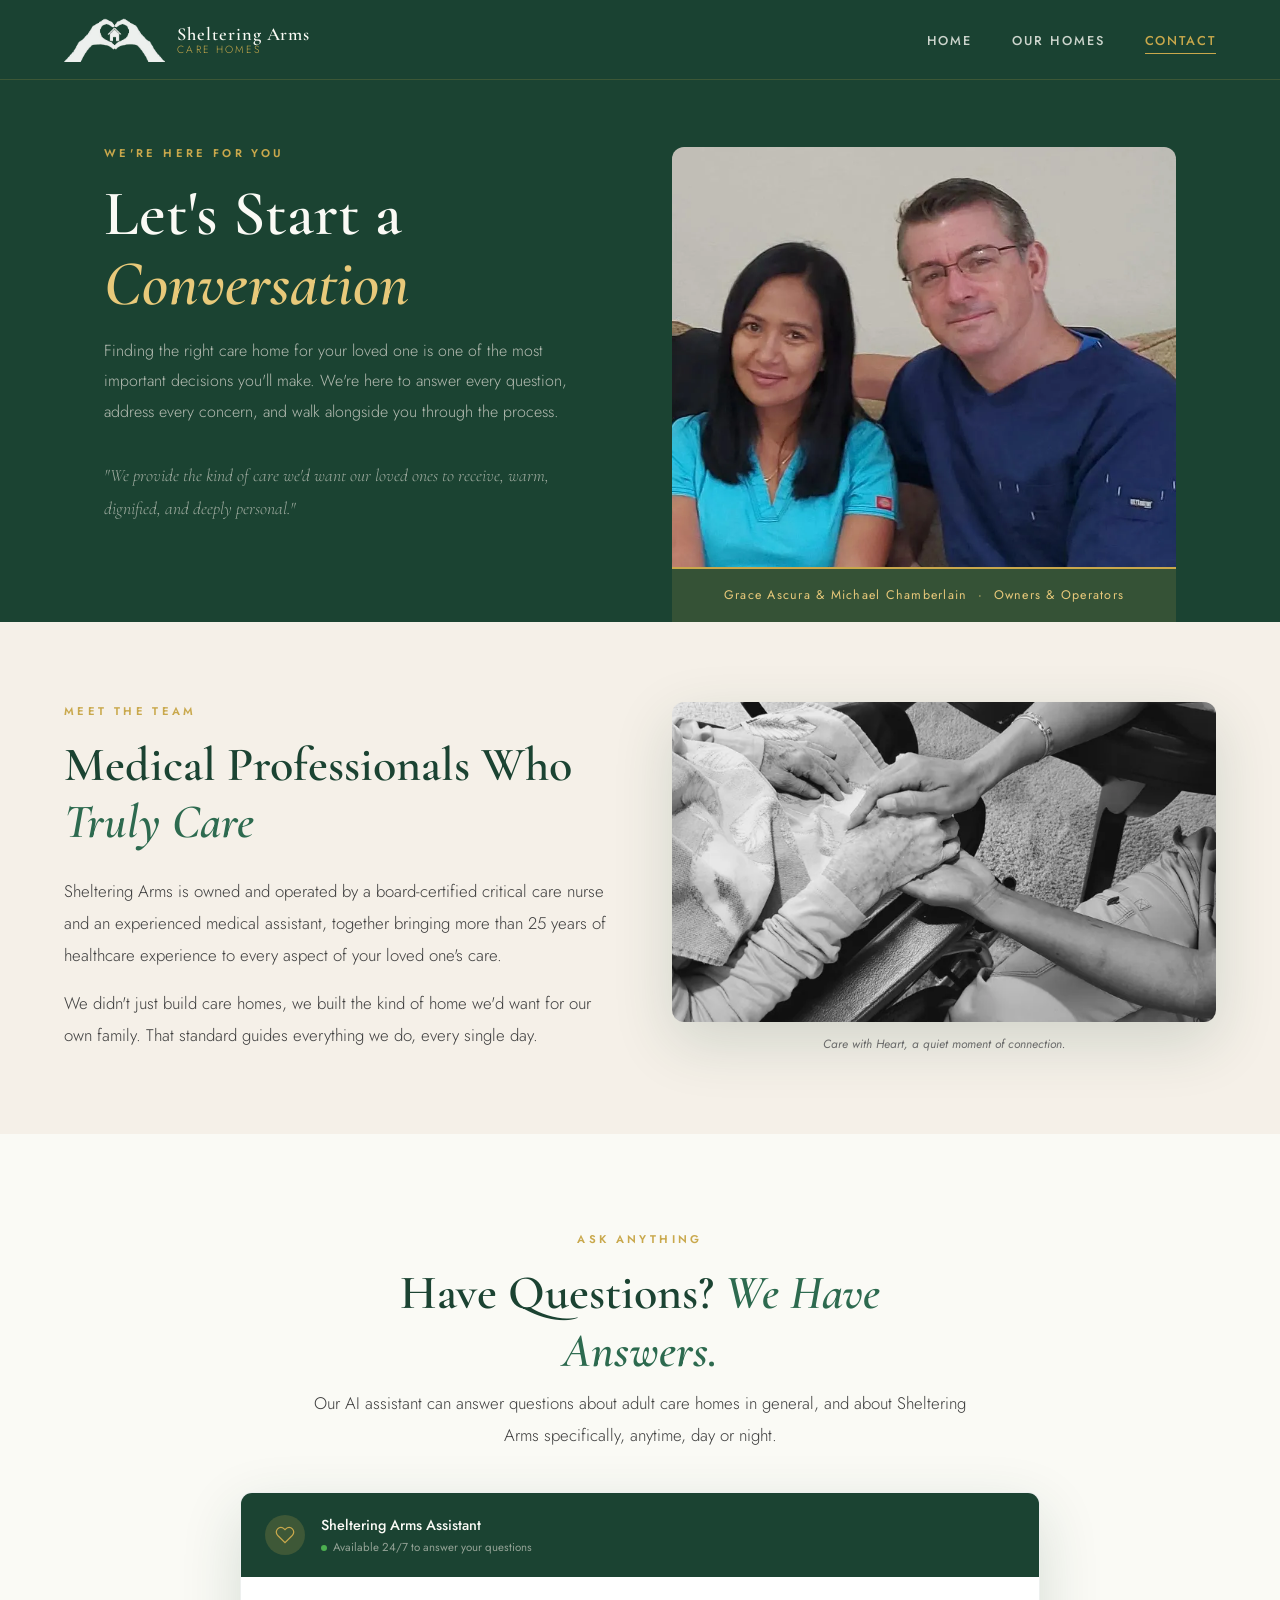
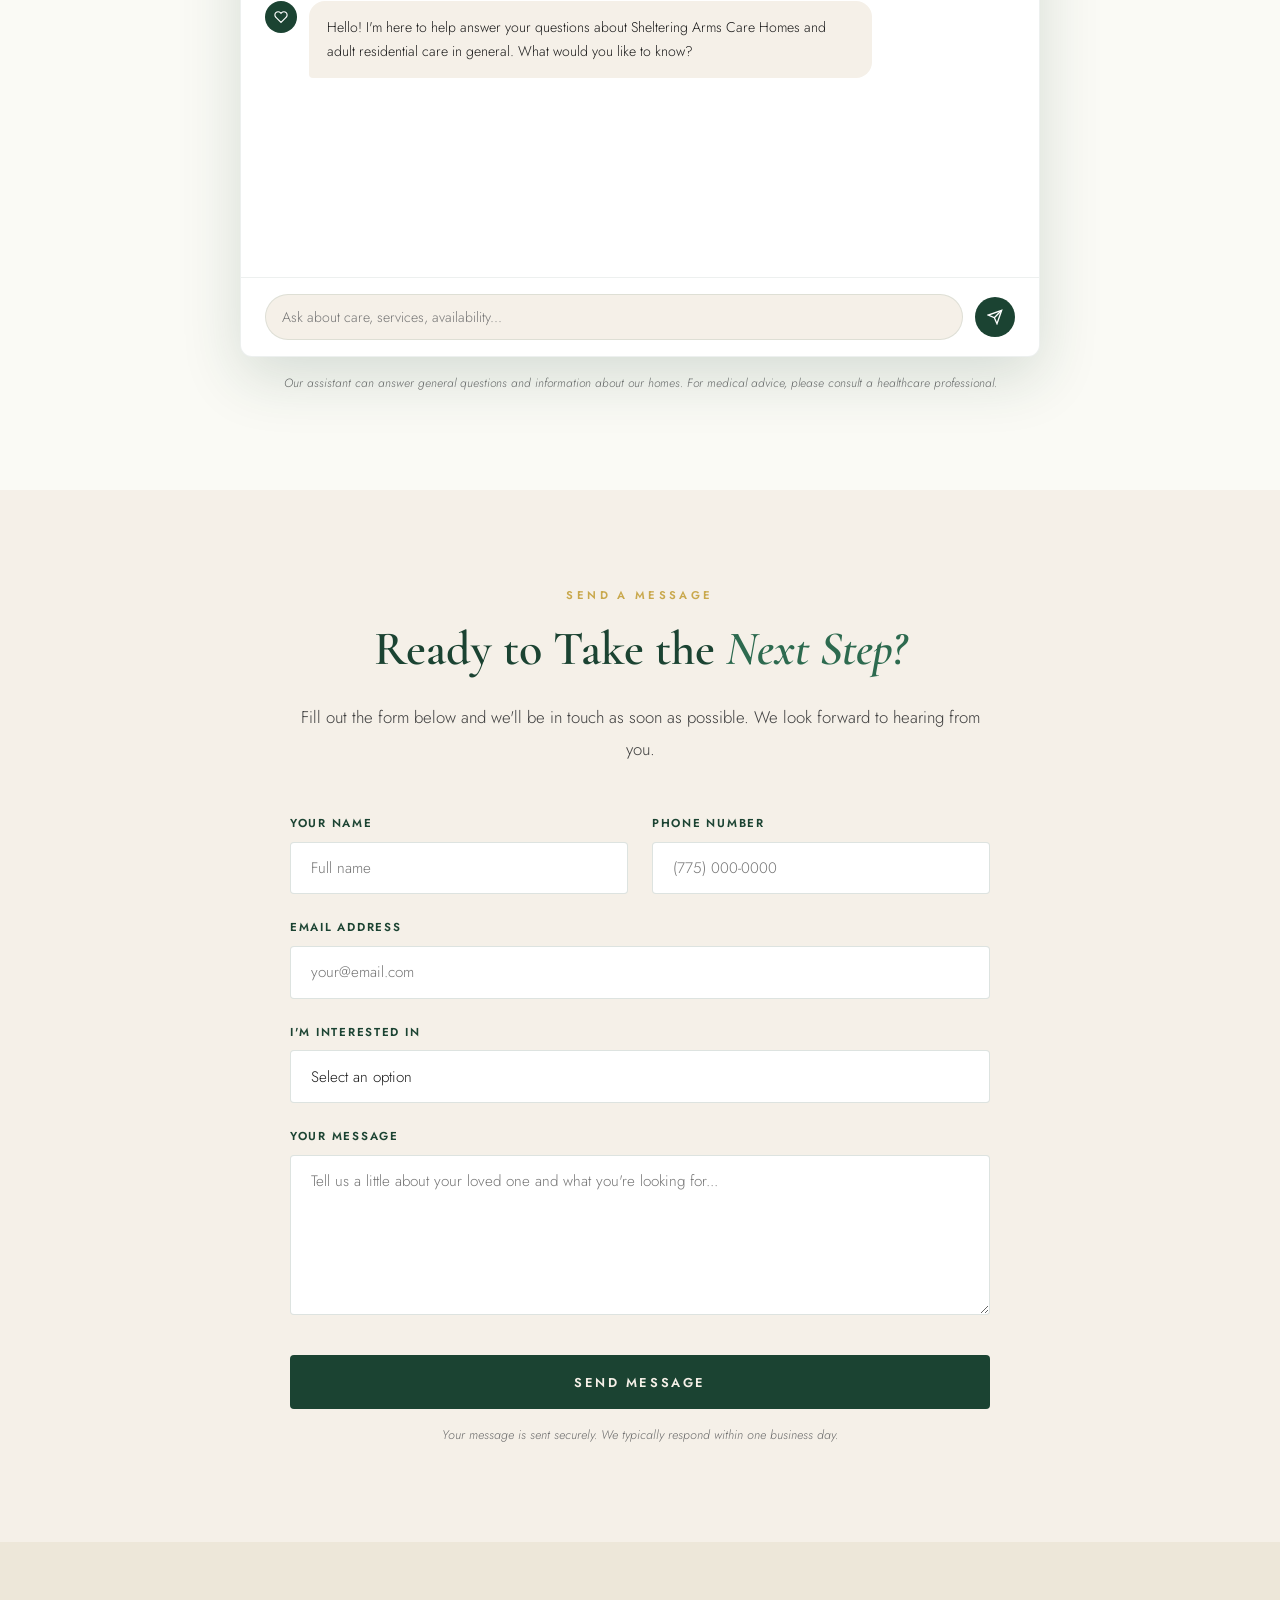
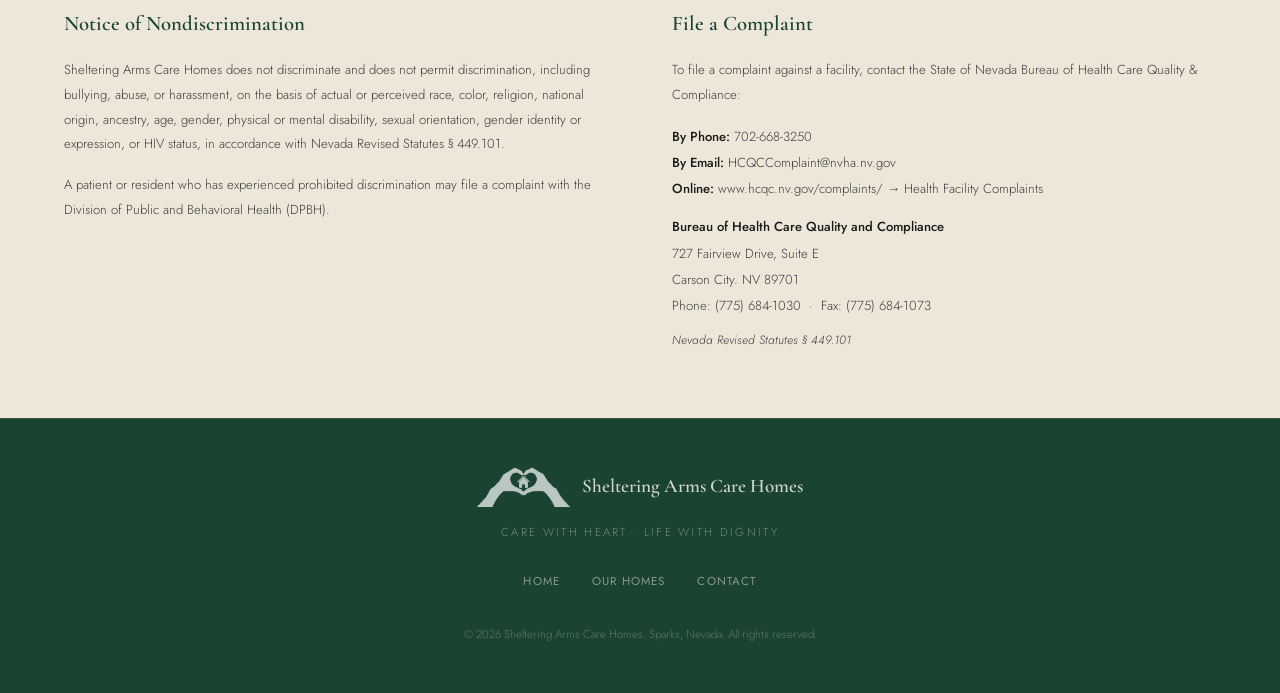
==== commit 32571ef5: "Update contact.html: HCQC contact information" ====
--- a/contact.html
+++ b/contact.html
@@ -166,8 +166,8 @@
         <div class="compliance-block-title">File a Complaint</div>
         <p class="compliance-text">To file a complaint against a facility, contact the State of Nevada Bureau of Health Care Quality &amp; Compliance:</p>
         <div class="compliance-contact" style="margin-top:1rem;">
-          <p><strong>By Phone:</strong>702-668-3250</p>
-          <p><strong>By Email:</strong>HCQCComplaint@nvha.nv.gov</p>
+          <p><strong>By Phone:</strong> 702-668-3250</p>
+          <p><strong>By Email:</strong> HCQCComplaint@nvha.nv.gov</p>
           <p><strong>Online:</strong> www.hcqc.nv.gov/complaints/ → Health Facility Complaints</p>
           <p style="margin-top:0.75rem;"><strong>Bureau of Health Care Quality and Compliance</strong><br>
           727 Fairview Drive, Suite E<br>
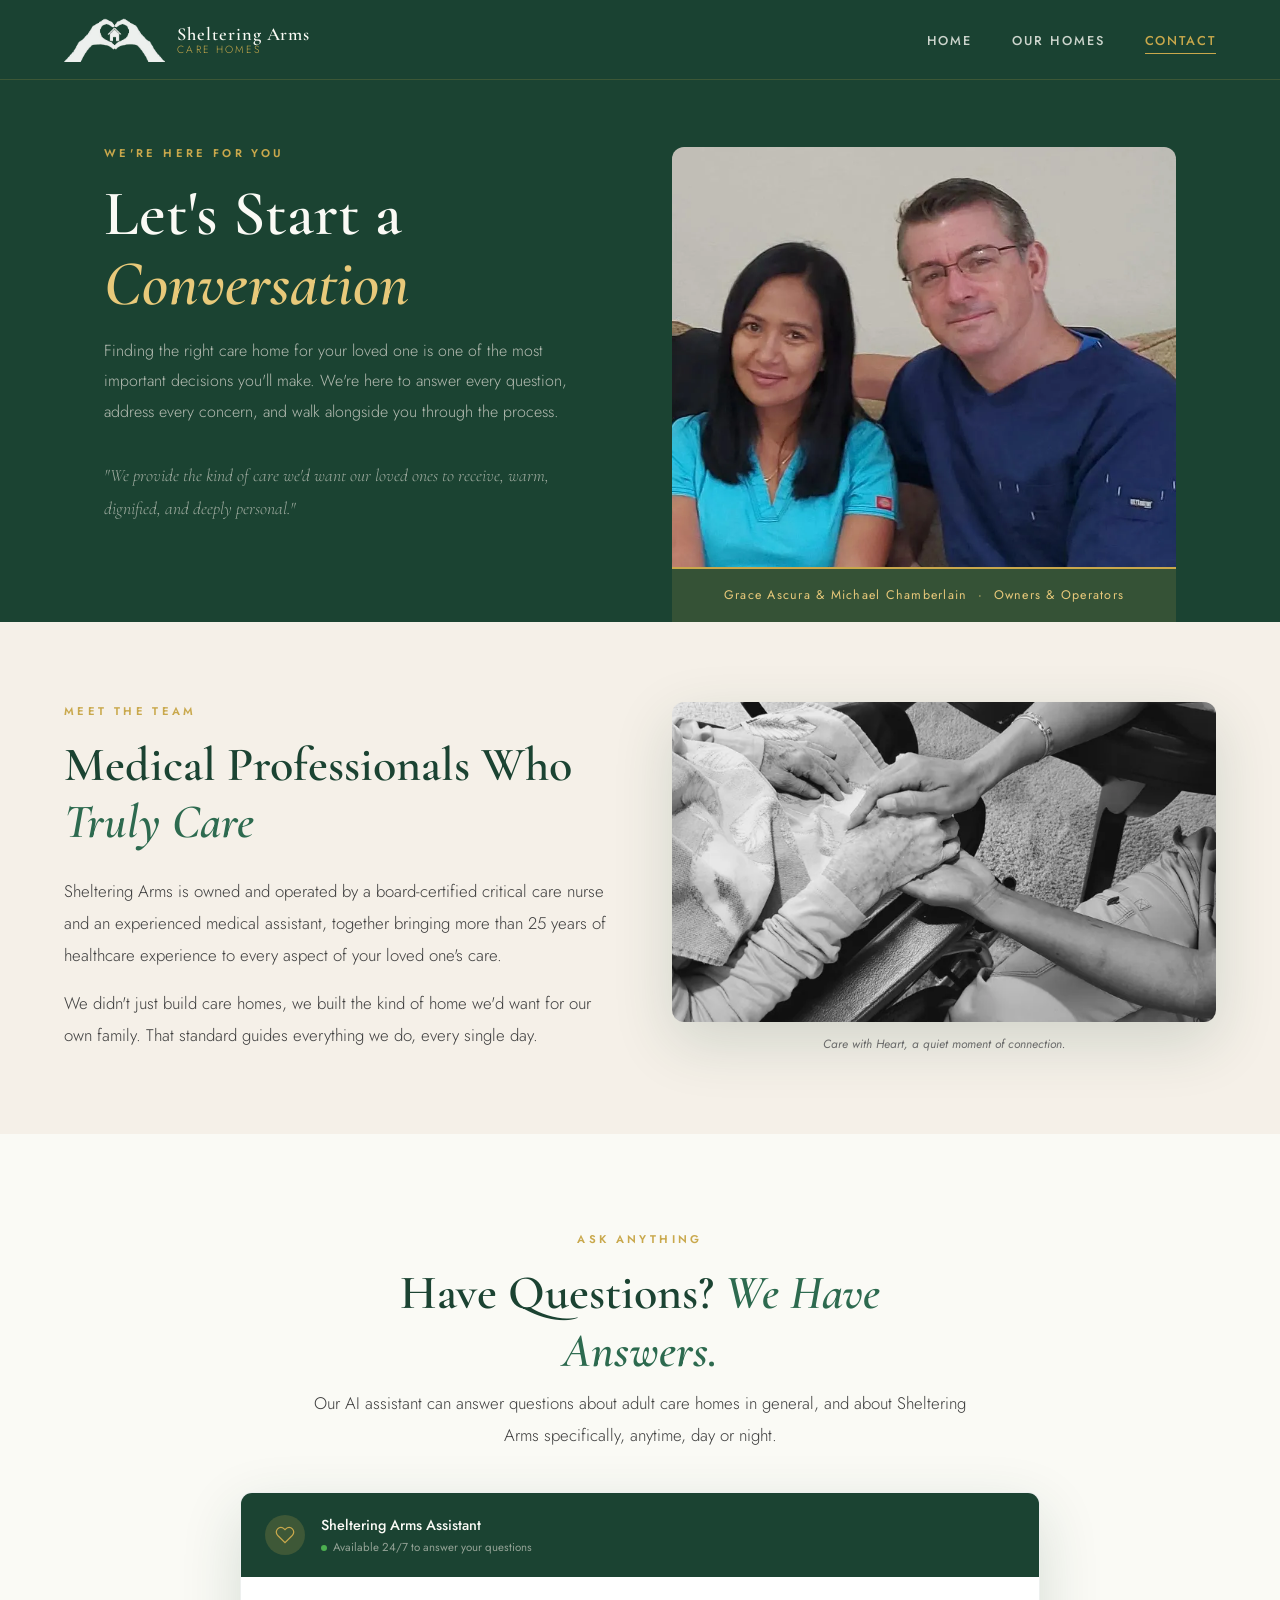
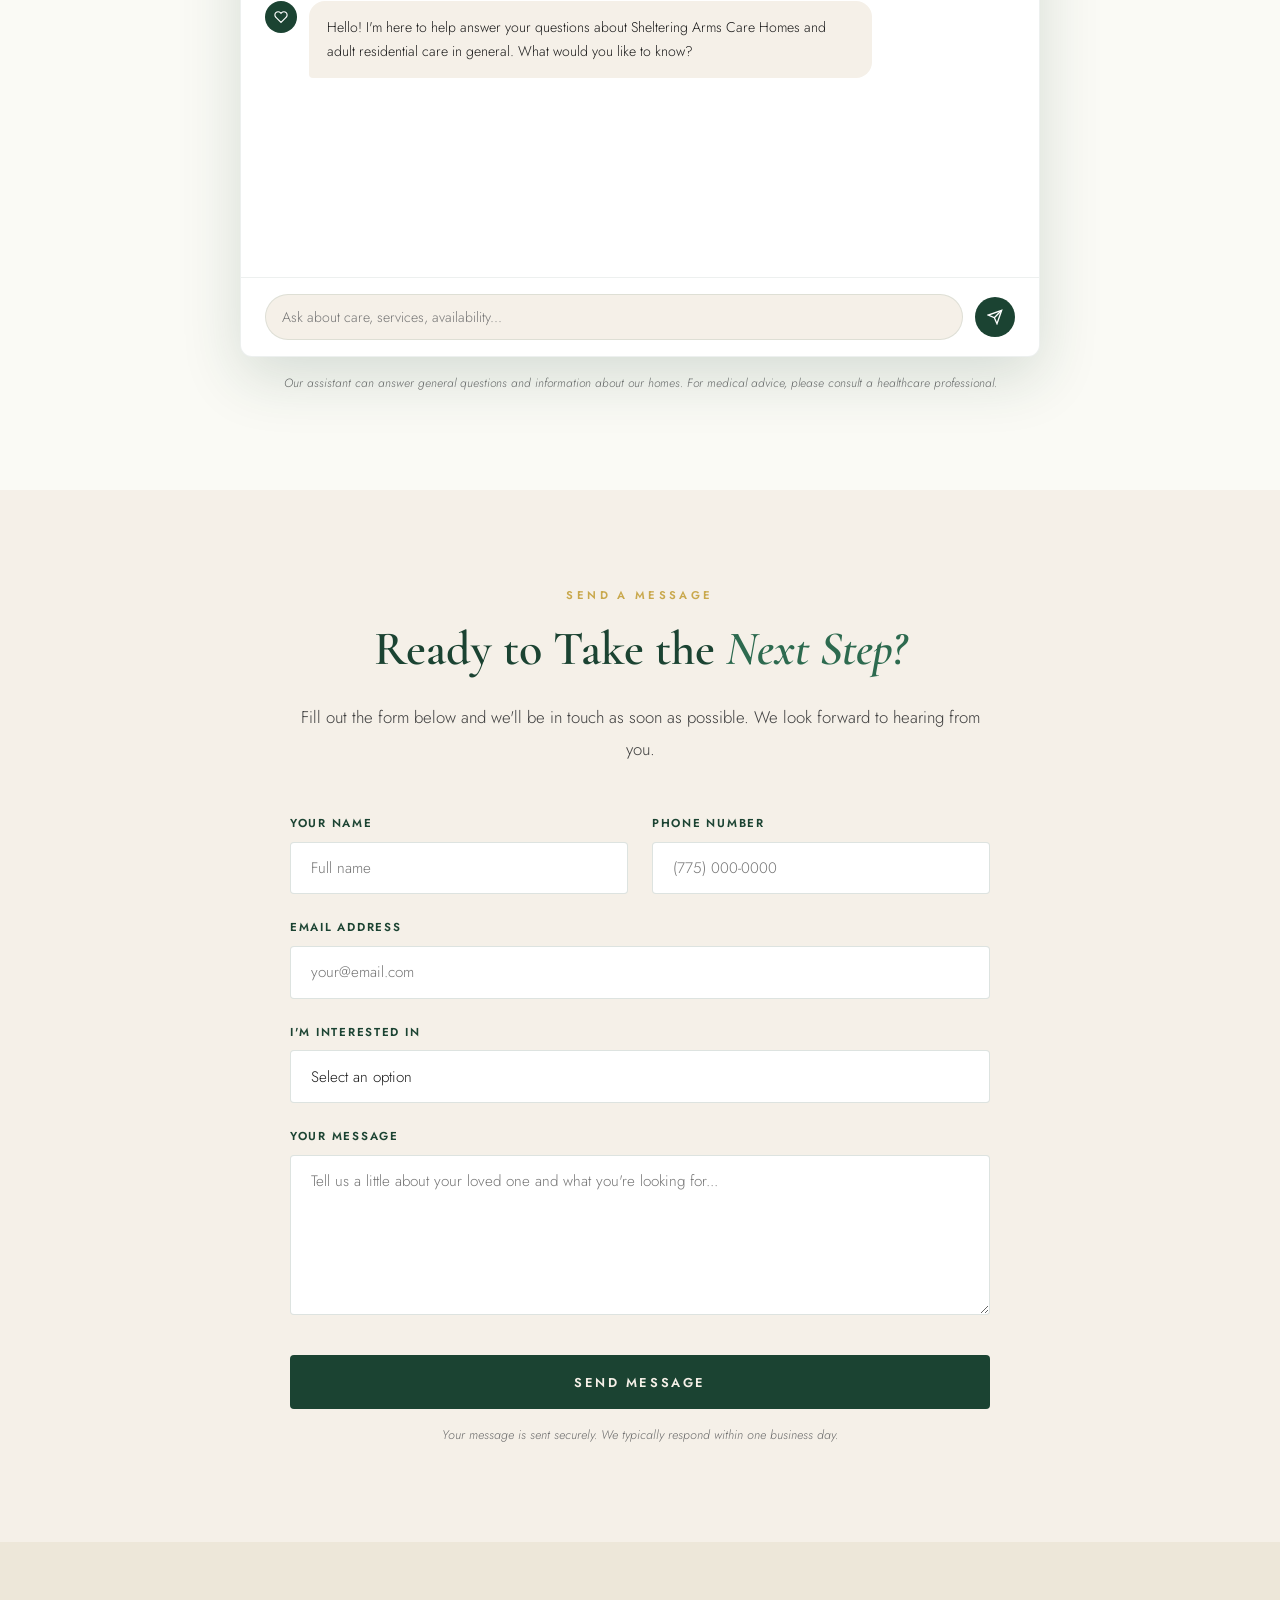
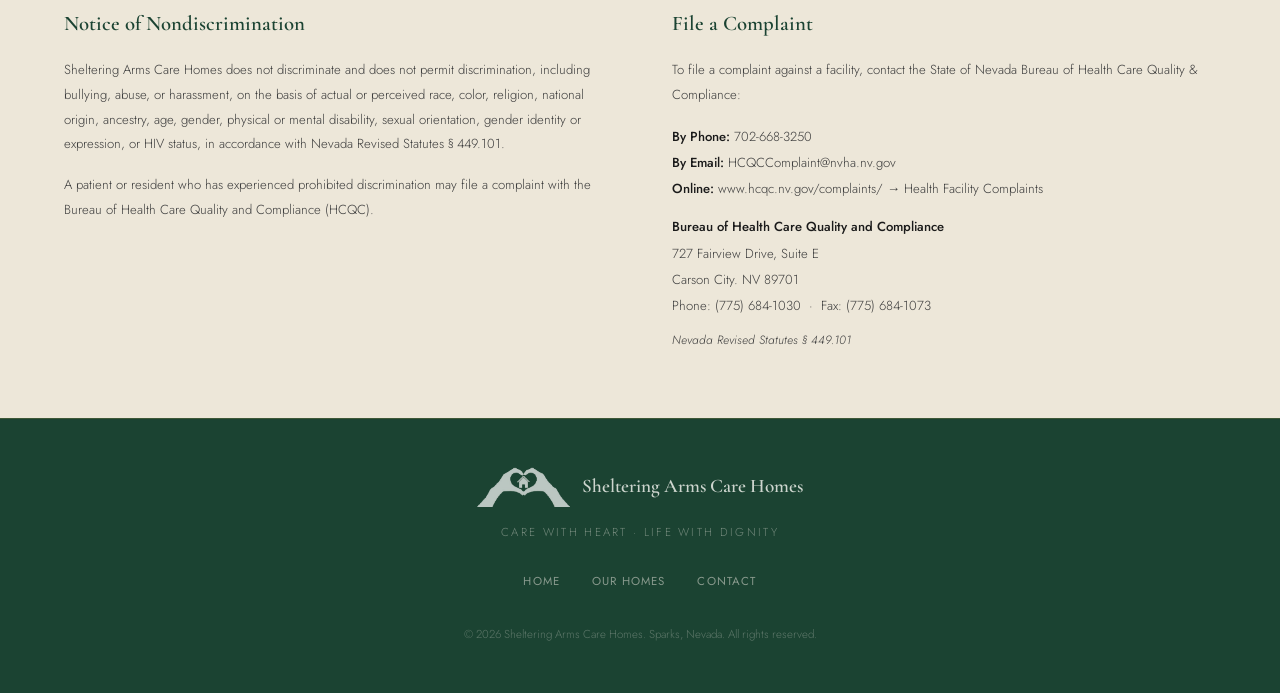
==== commit a92acefc: "Update contact.html" ====
--- a/contact.html
+++ b/contact.html
@@ -159,7 +159,7 @@
           Sheltering Arms Care Homes does not discriminate and does not permit discrimination, including bullying, abuse, or harassment, on the basis of actual or perceived race, color, religion, national origin, ancestry, age, gender, physical or mental disability, sexual orientation, gender identity or expression, or HIV status, in accordance with Nevada Revised Statutes § 449.101.
         </p>
         <p class="compliance-text" style="margin-top:1rem;">
-          A patient or resident who has experienced prohibited discrimination may file a complaint with the Division of Public and Behavioral Health (DPBH).
+          A patient or resident who has experienced prohibited discrimination may file a complaint with the Bureau of Health Care Quality and Compliance (HCQC).
         </p>
       </div>
       <div class="reveal">
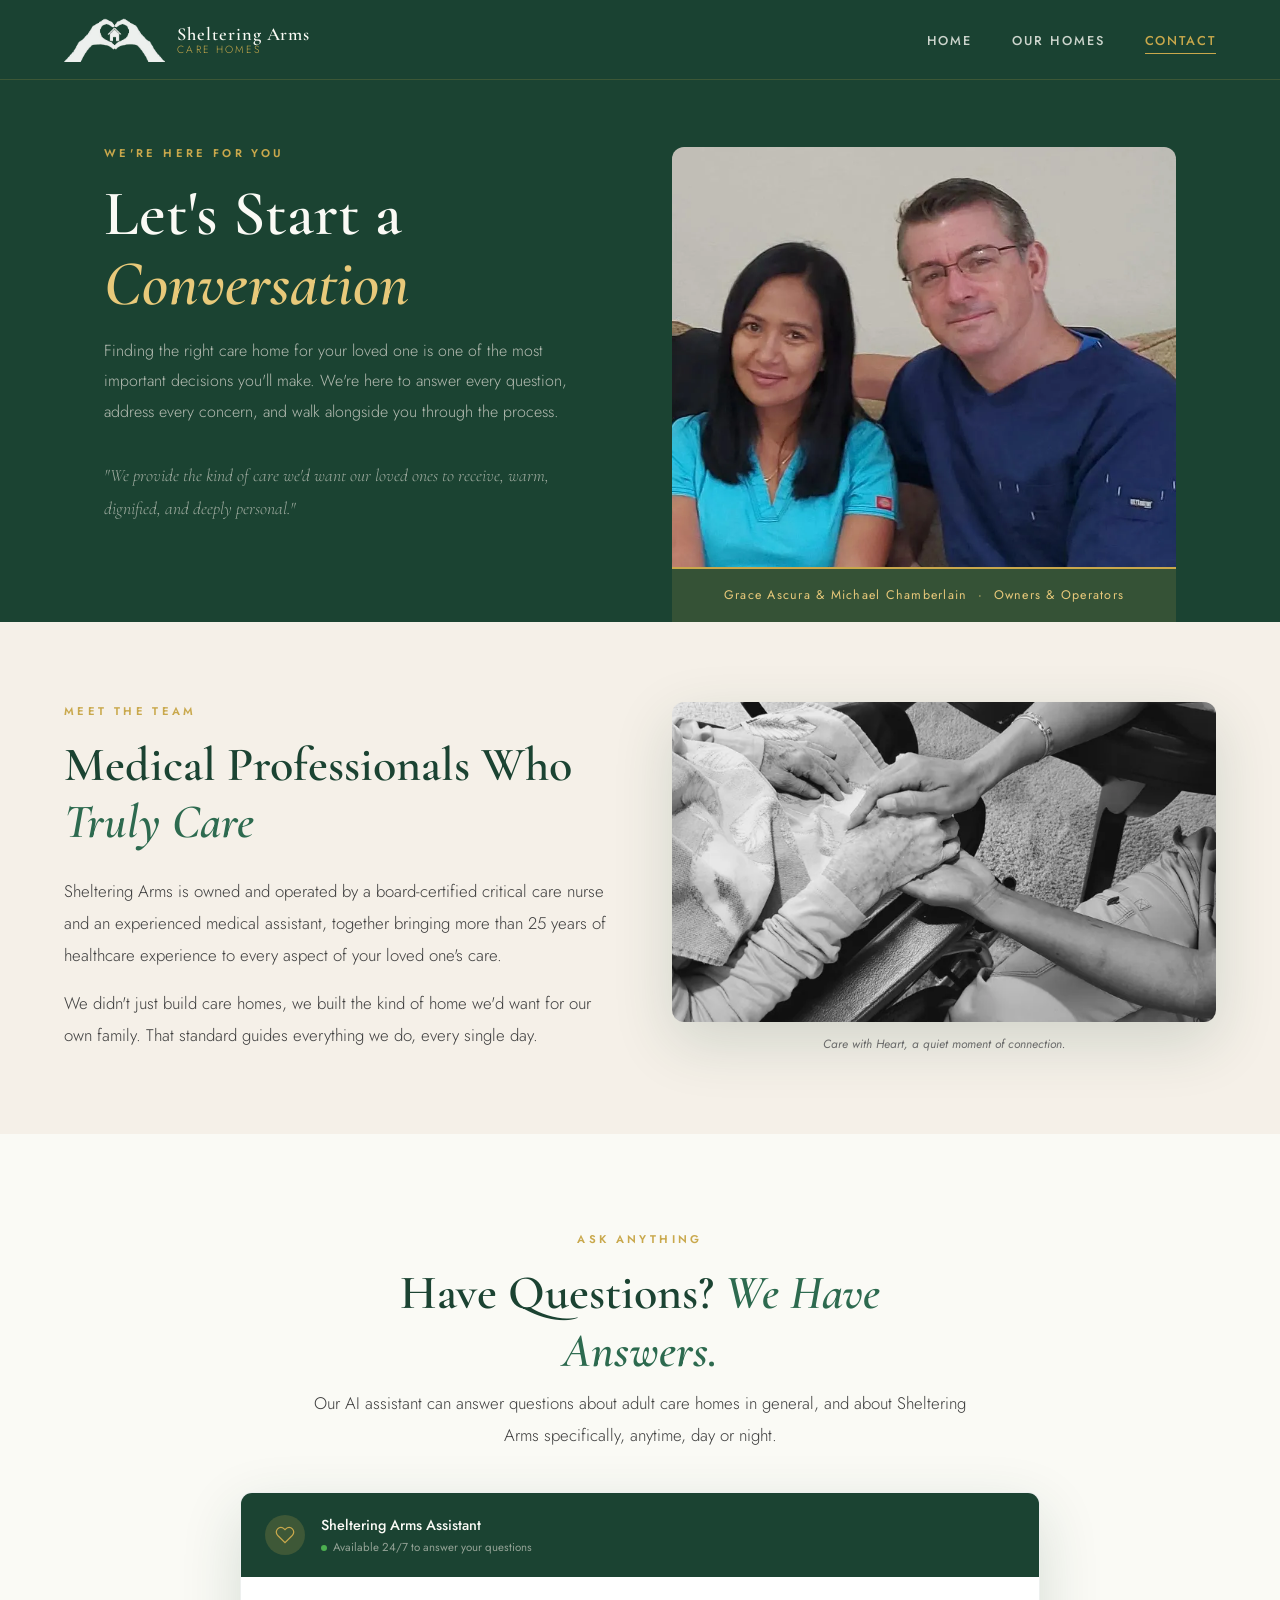
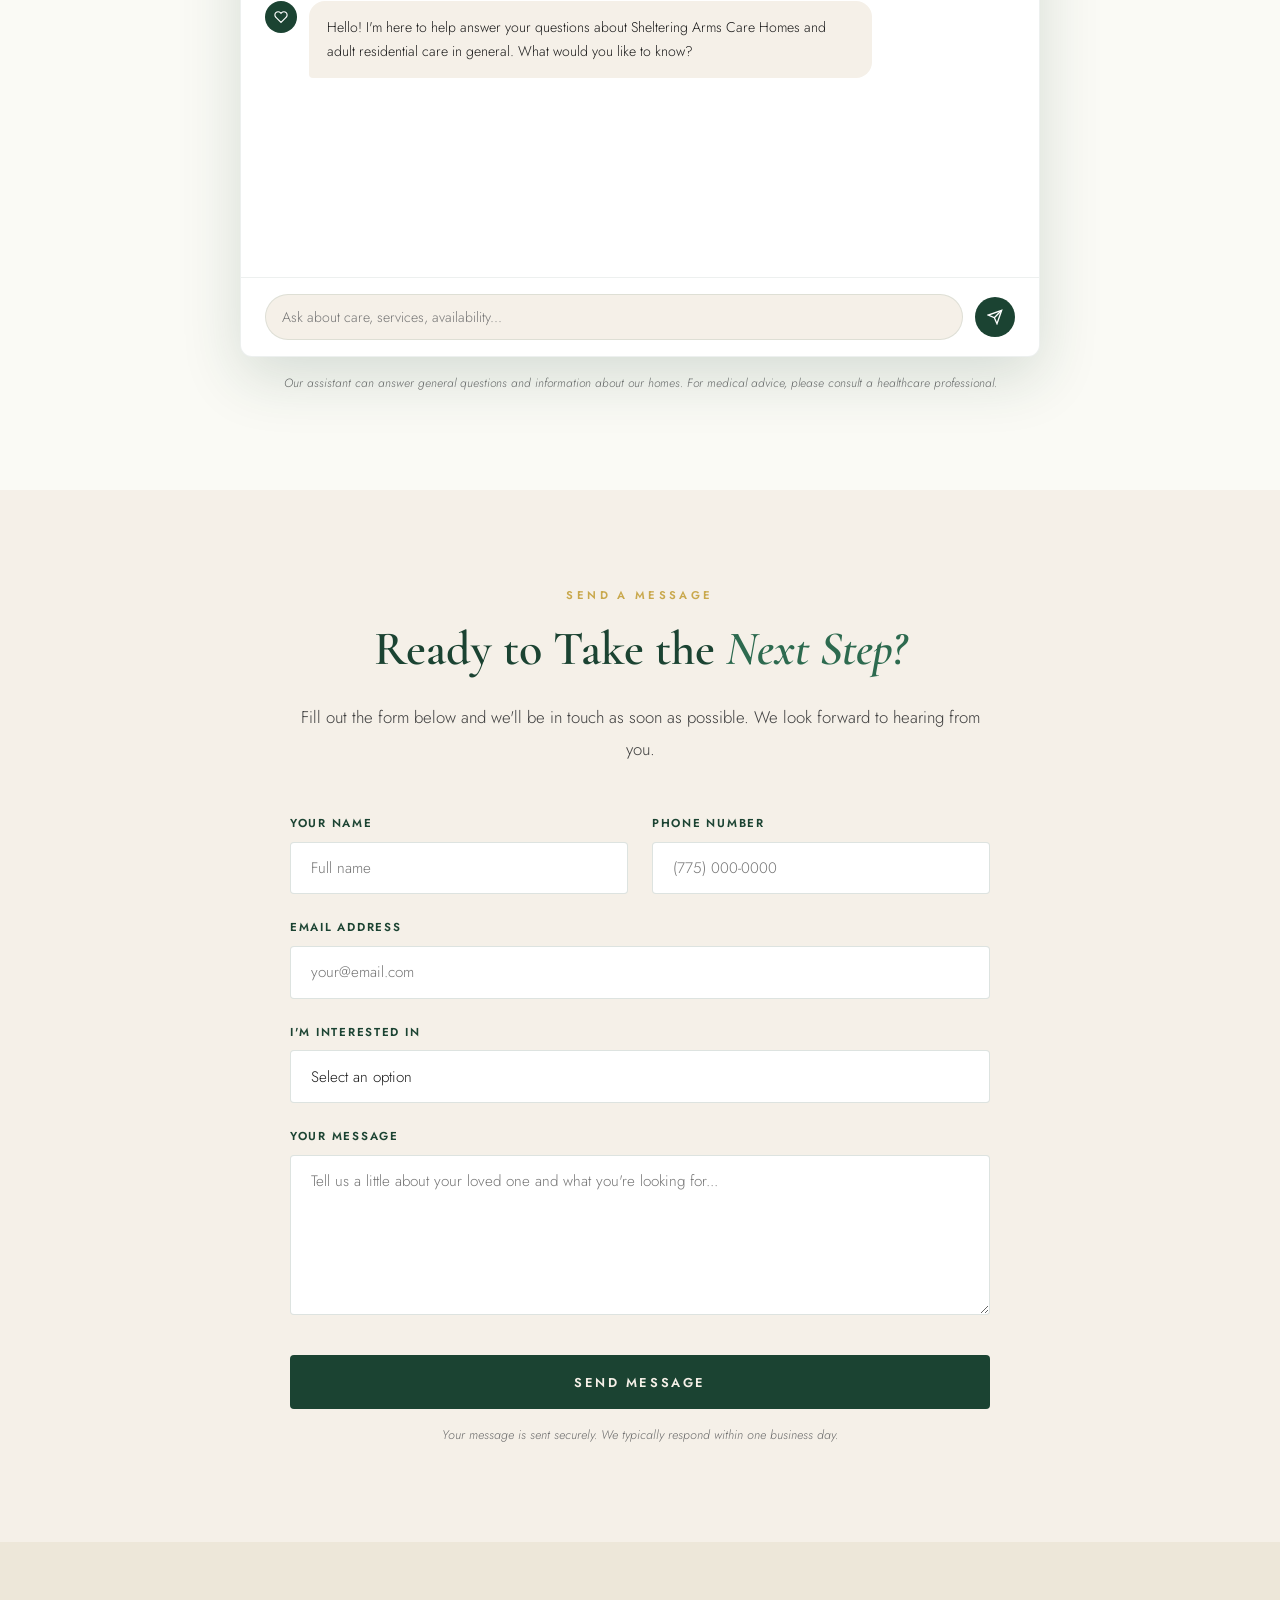
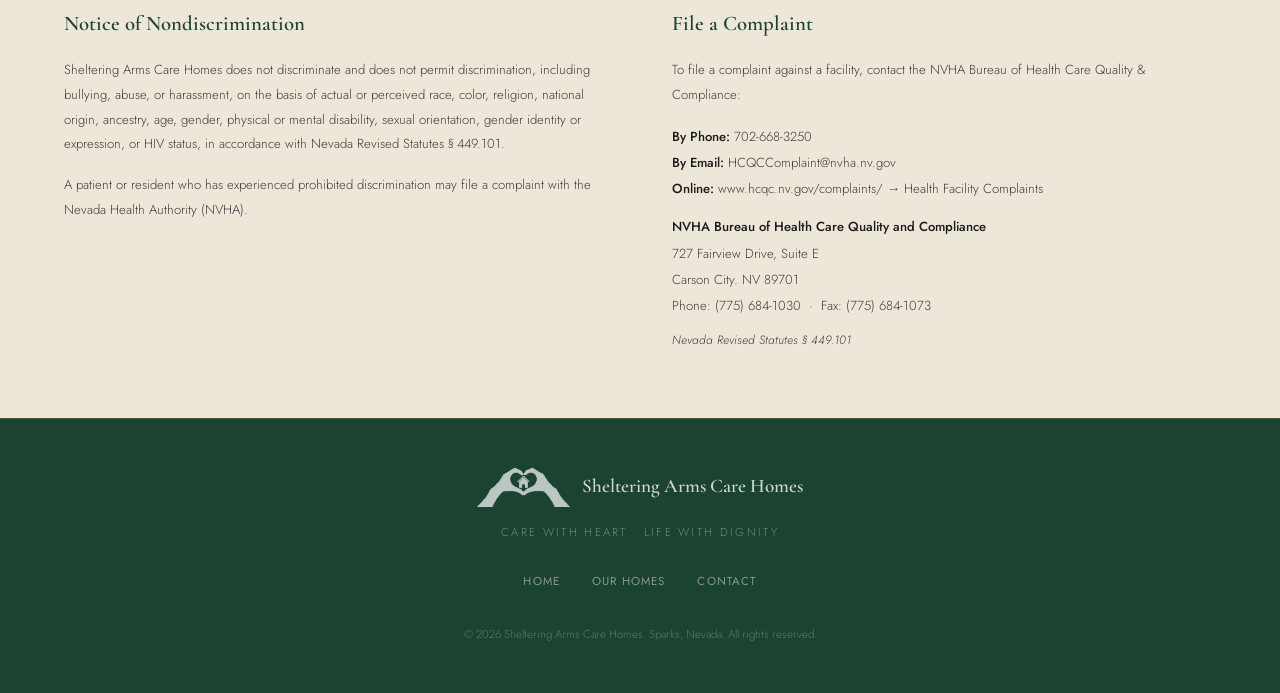
==== commit 59fd339d: "Update contact.html" ====
--- a/contact.html
+++ b/contact.html
@@ -159,17 +159,17 @@
           Sheltering Arms Care Homes does not discriminate and does not permit discrimination, including bullying, abuse, or harassment, on the basis of actual or perceived race, color, religion, national origin, ancestry, age, gender, physical or mental disability, sexual orientation, gender identity or expression, or HIV status, in accordance with Nevada Revised Statutes § 449.101.
         </p>
         <p class="compliance-text" style="margin-top:1rem;">
-          A patient or resident who has experienced prohibited discrimination may file a complaint with the Bureau of Health Care Quality and Compliance (HCQC).
+          A patient or resident who has experienced prohibited discrimination may file a complaint with the Nevada Health Authority (NVHA).
         </p>
       </div>
       <div class="reveal">
         <div class="compliance-block-title">File a Complaint</div>
-        <p class="compliance-text">To file a complaint against a facility, contact the State of Nevada Bureau of Health Care Quality &amp; Compliance:</p>
+        <p class="compliance-text">To file a complaint against a facility, contact the NVHA Bureau of Health Care Quality &amp; Compliance:</p>
         <div class="compliance-contact" style="margin-top:1rem;">
           <p><strong>By Phone:</strong> 702-668-3250</p>
           <p><strong>By Email:</strong> HCQCComplaint@nvha.nv.gov</p>
           <p><strong>Online:</strong> www.hcqc.nv.gov/complaints/ → Health Facility Complaints</p>
-          <p style="margin-top:0.75rem;"><strong>Bureau of Health Care Quality and Compliance</strong><br>
+          <p style="margin-top:0.75rem;"><strong>NVHA Bureau of Health Care Quality and Compliance</strong><br>
           727 Fairview Drive, Suite E<br>
           Carson City. NV 89701<br>
           Phone: (775) 684-1030 &nbsp;·&nbsp; Fax: (775) 684-1073</p>
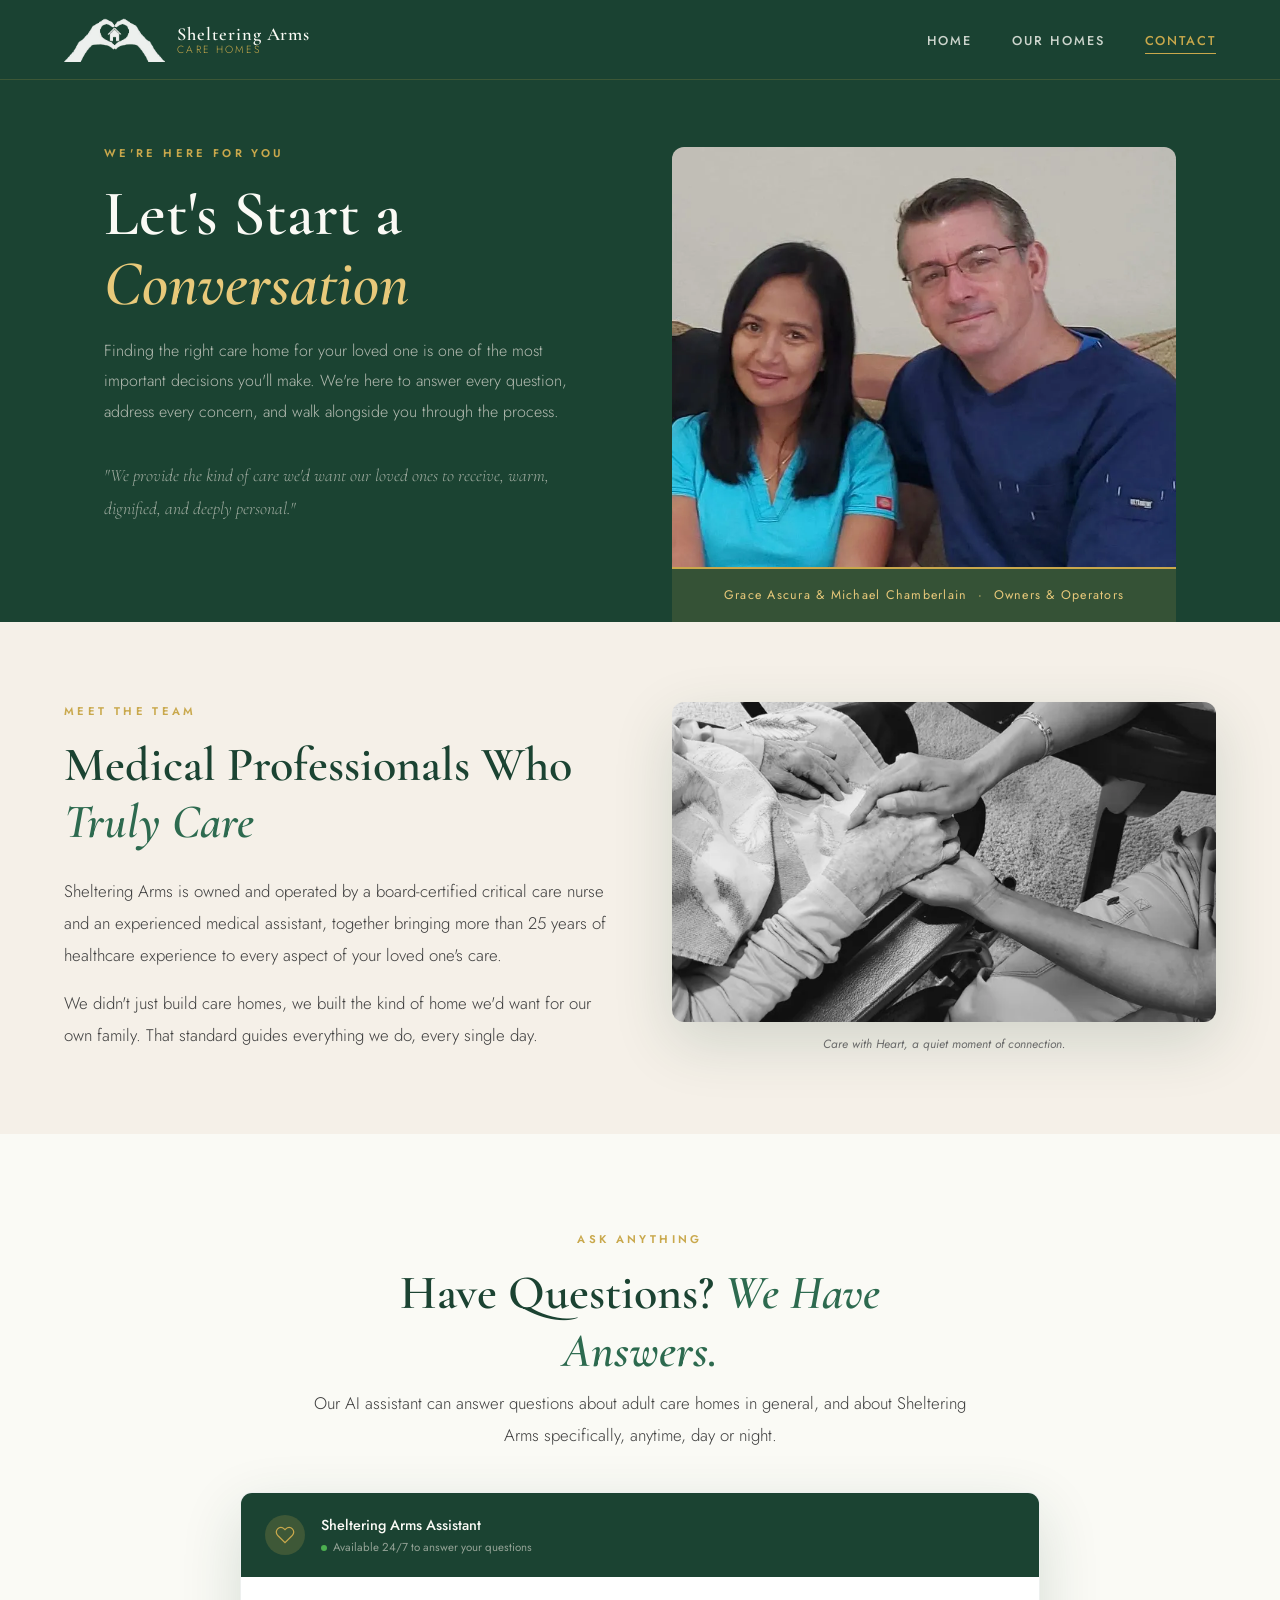
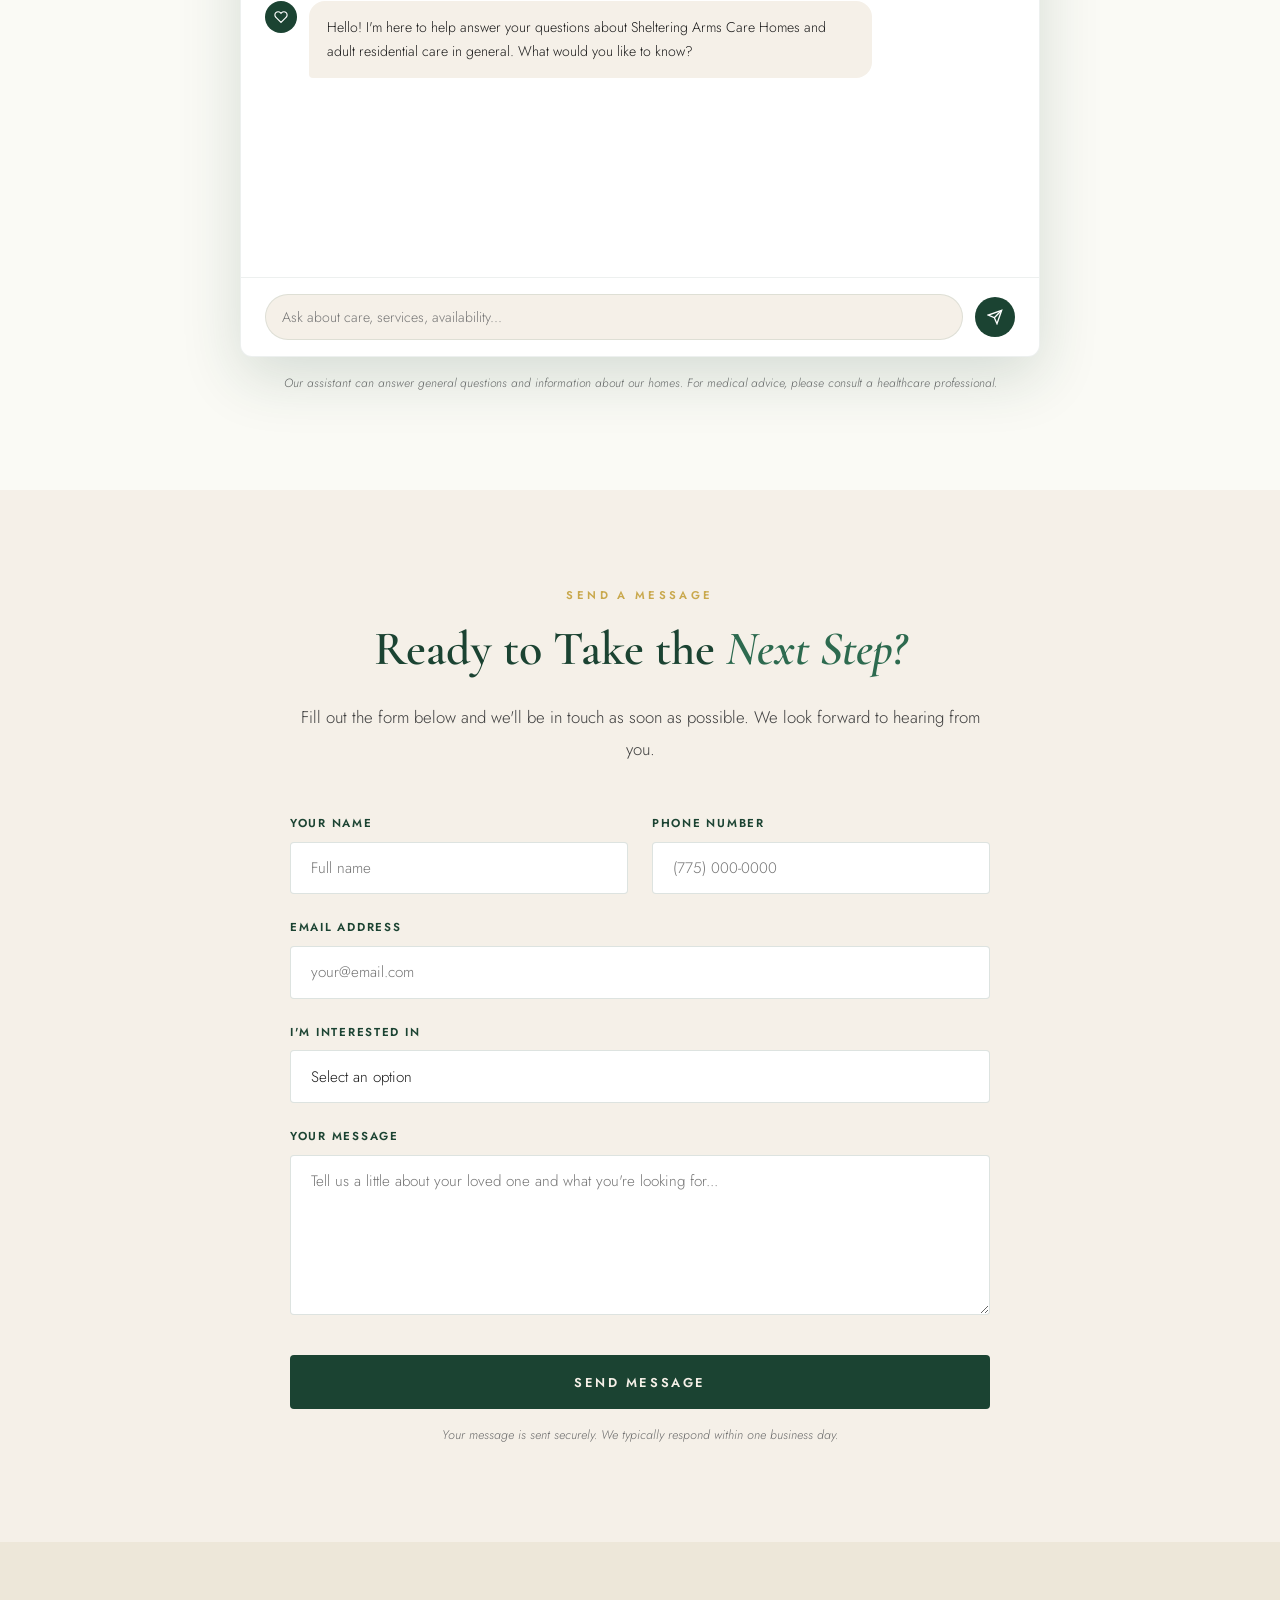
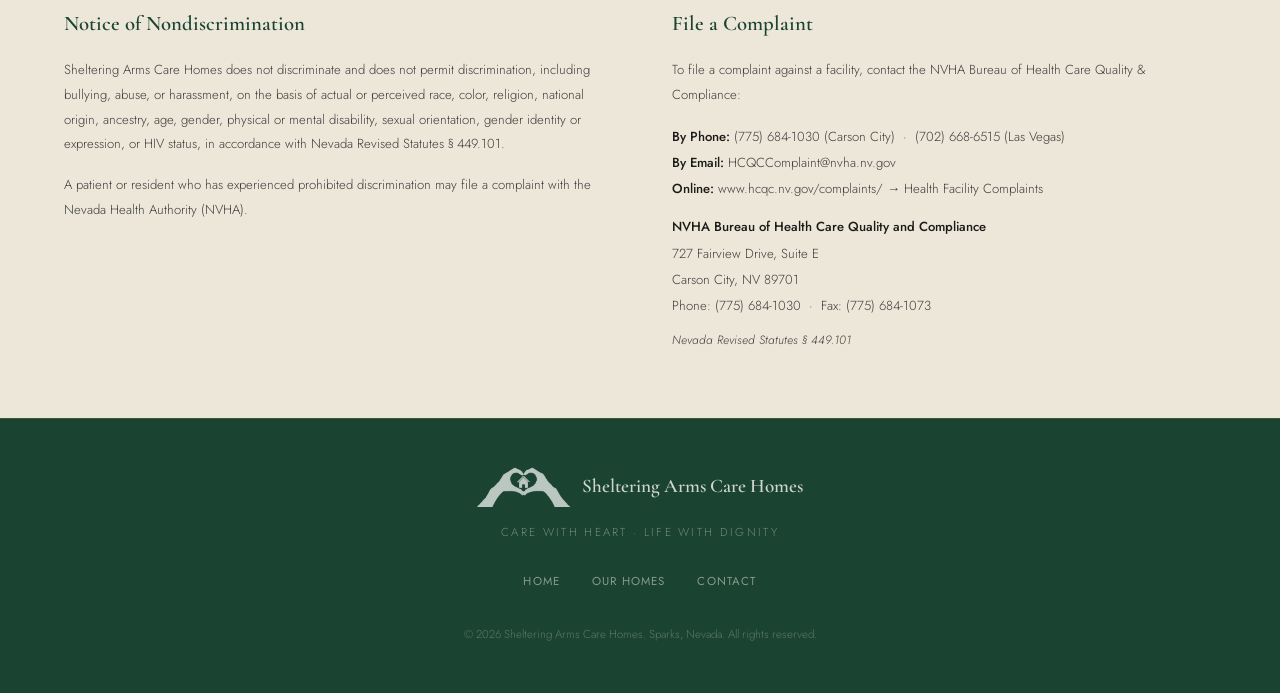
==== commit 1ef360ab: "Update contact.html" ====
--- a/contact.html
+++ b/contact.html
@@ -166,12 +166,12 @@
         <div class="compliance-block-title">File a Complaint</div>
         <p class="compliance-text">To file a complaint against a facility, contact the NVHA Bureau of Health Care Quality &amp; Compliance:</p>
         <div class="compliance-contact" style="margin-top:1rem;">
-          <p><strong>By Phone:</strong> 702-668-3250</p>
+          <p><strong>By Phone:</strong> (775) 684-1030 (Carson City) &nbsp;·&nbsp; (702) 668-6515 (Las Vegas)</p>
           <p><strong>By Email:</strong> HCQCComplaint@nvha.nv.gov</p>
           <p><strong>Online:</strong> www.hcqc.nv.gov/complaints/ → Health Facility Complaints</p>
           <p style="margin-top:0.75rem;"><strong>NVHA Bureau of Health Care Quality and Compliance</strong><br>
           727 Fairview Drive, Suite E<br>
-          Carson City. NV 89701<br>
+          Carson City, NV 89701<br>
           Phone: (775) 684-1030 &nbsp;·&nbsp; Fax: (775) 684-1073</p>
           <p style="margin-top:0.5rem;"><em style="font-size:0.75rem;">Nevada Revised Statutes § 449.101</em></p>
         </div>
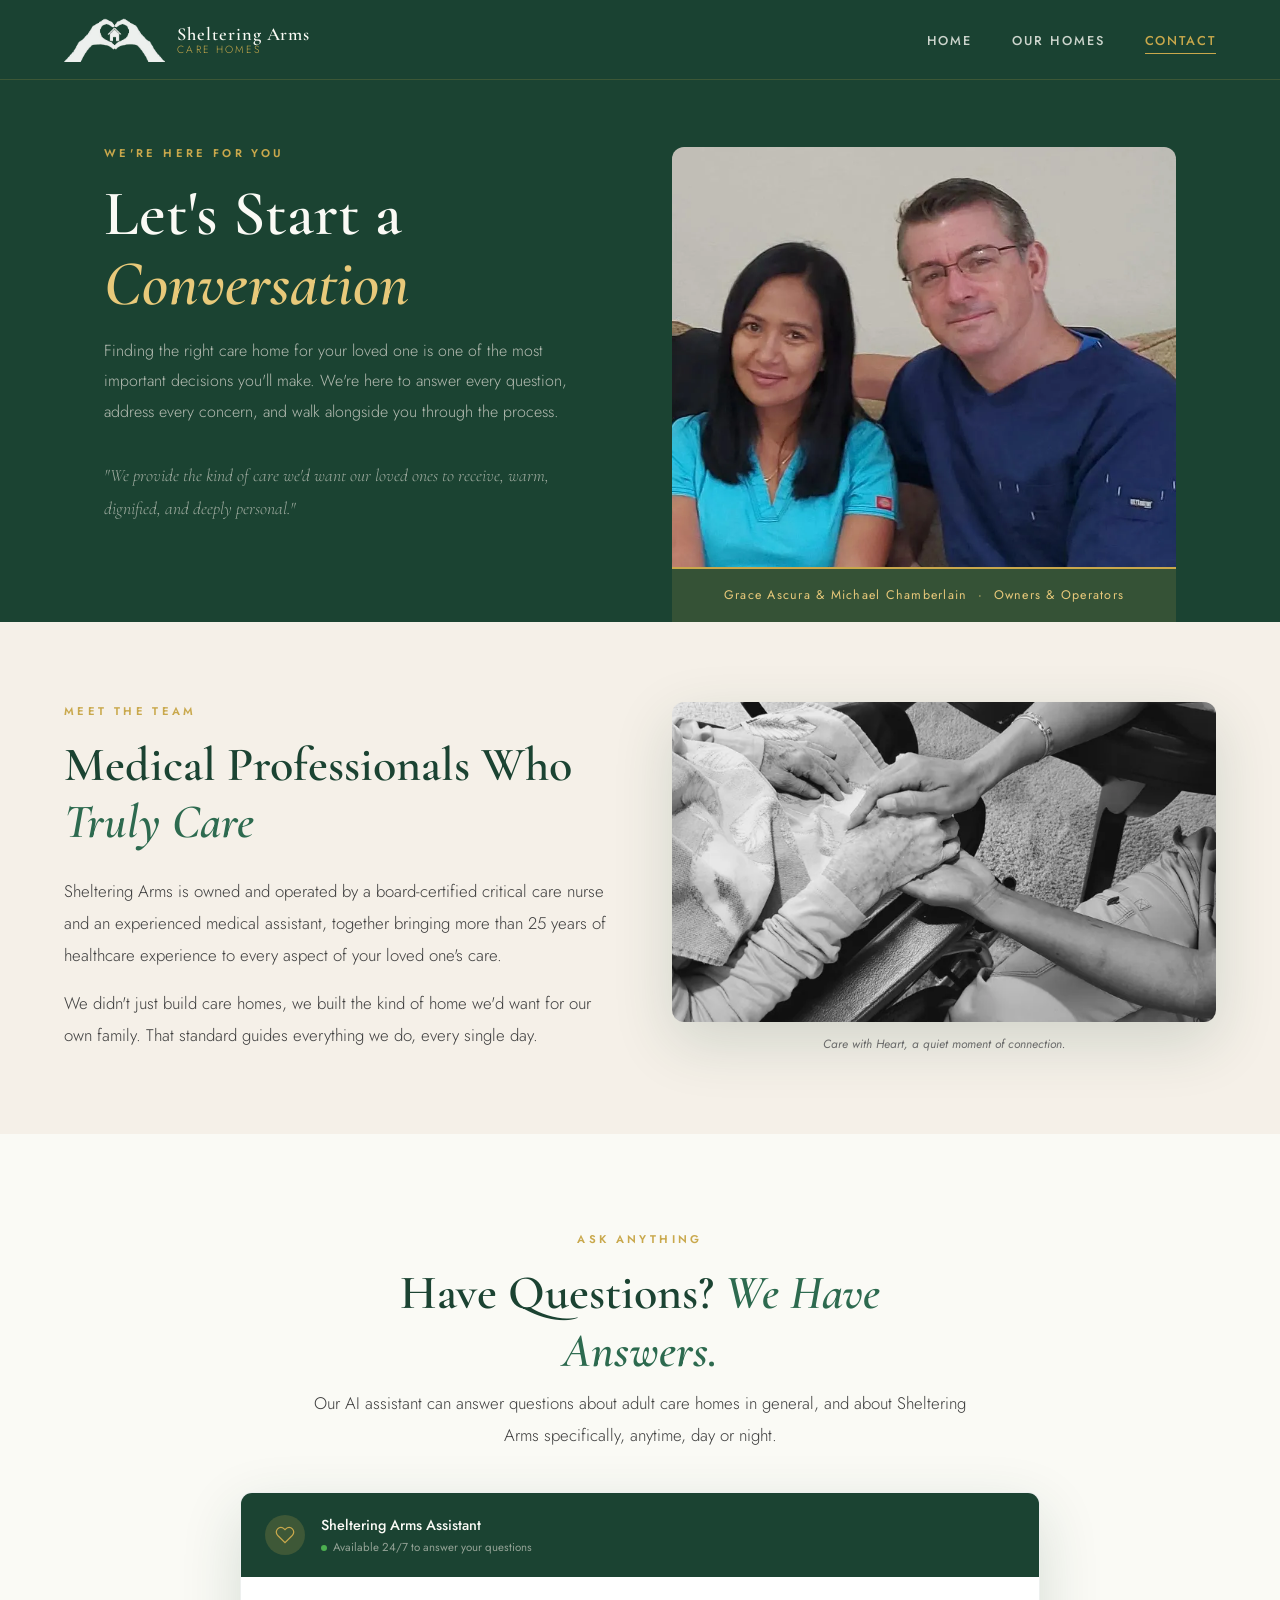
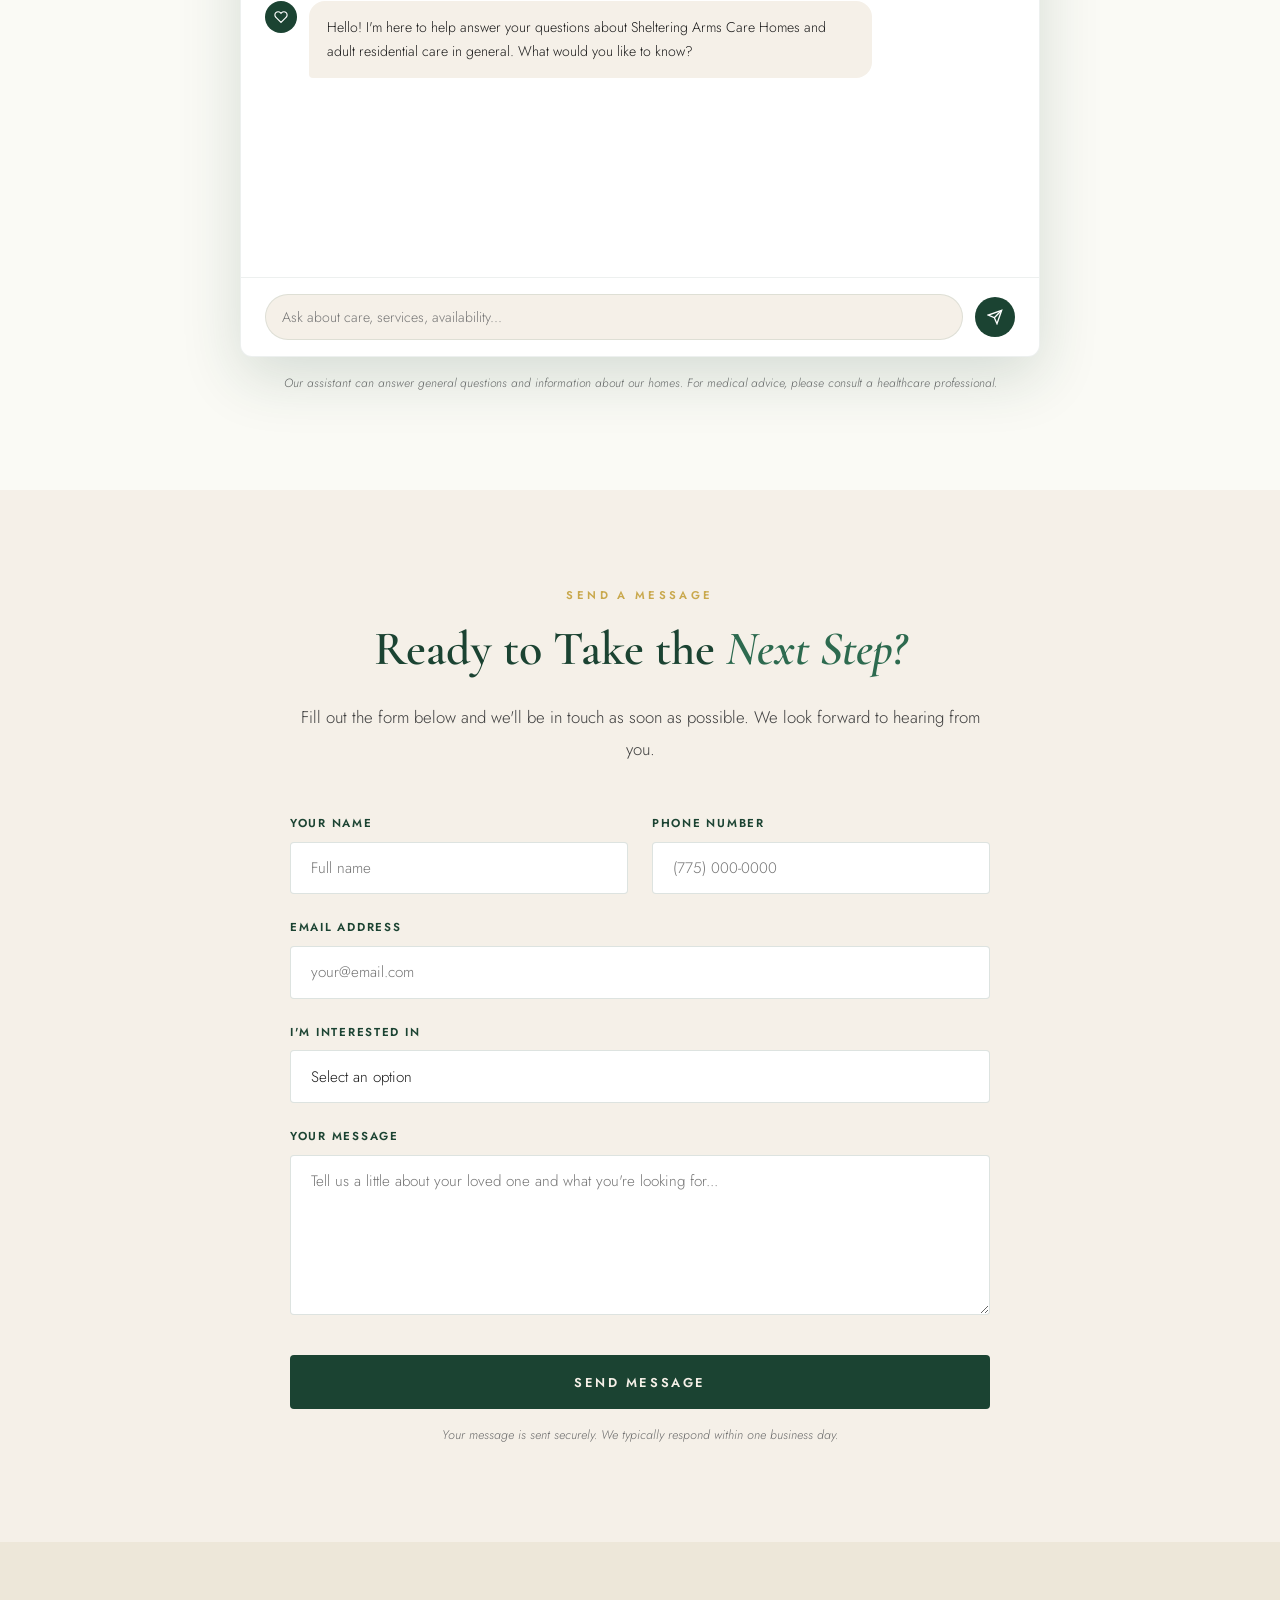
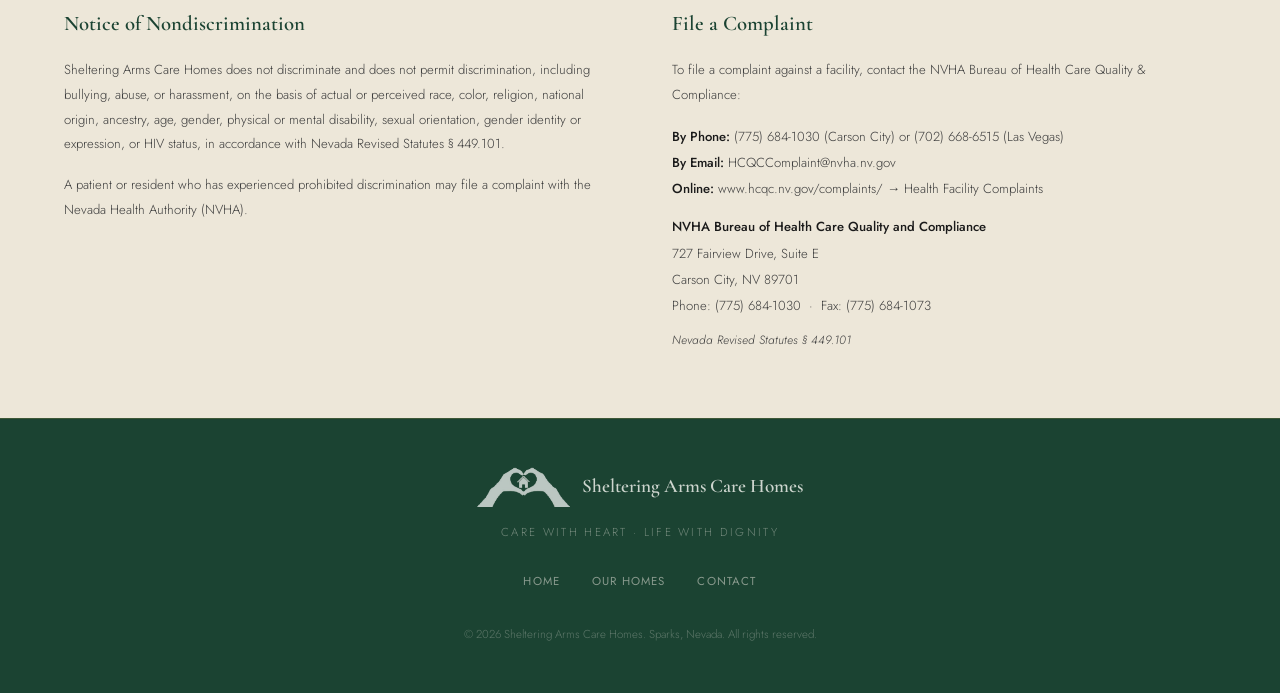
==== commit 979078f3: "Update contact.html" ====
--- a/contact.html
+++ b/contact.html
@@ -166,7 +166,7 @@
         <div class="compliance-block-title">File a Complaint</div>
         <p class="compliance-text">To file a complaint against a facility, contact the NVHA Bureau of Health Care Quality &amp; Compliance:</p>
         <div class="compliance-contact" style="margin-top:1rem;">
-          <p><strong>By Phone:</strong> (775) 684-1030 (Carson City) &nbsp;·&nbsp; (702) 668-6515 (Las Vegas)</p>
+          <p><strong>By Phone:</strong> (775) 684-1030 (Carson City) or (702) 668-6515 (Las Vegas)</p>
           <p><strong>By Email:</strong> HCQCComplaint@nvha.nv.gov</p>
           <p><strong>Online:</strong> www.hcqc.nv.gov/complaints/ → Health Facility Complaints</p>
           <p style="margin-top:0.75rem;"><strong>NVHA Bureau of Health Care Quality and Compliance</strong><br>
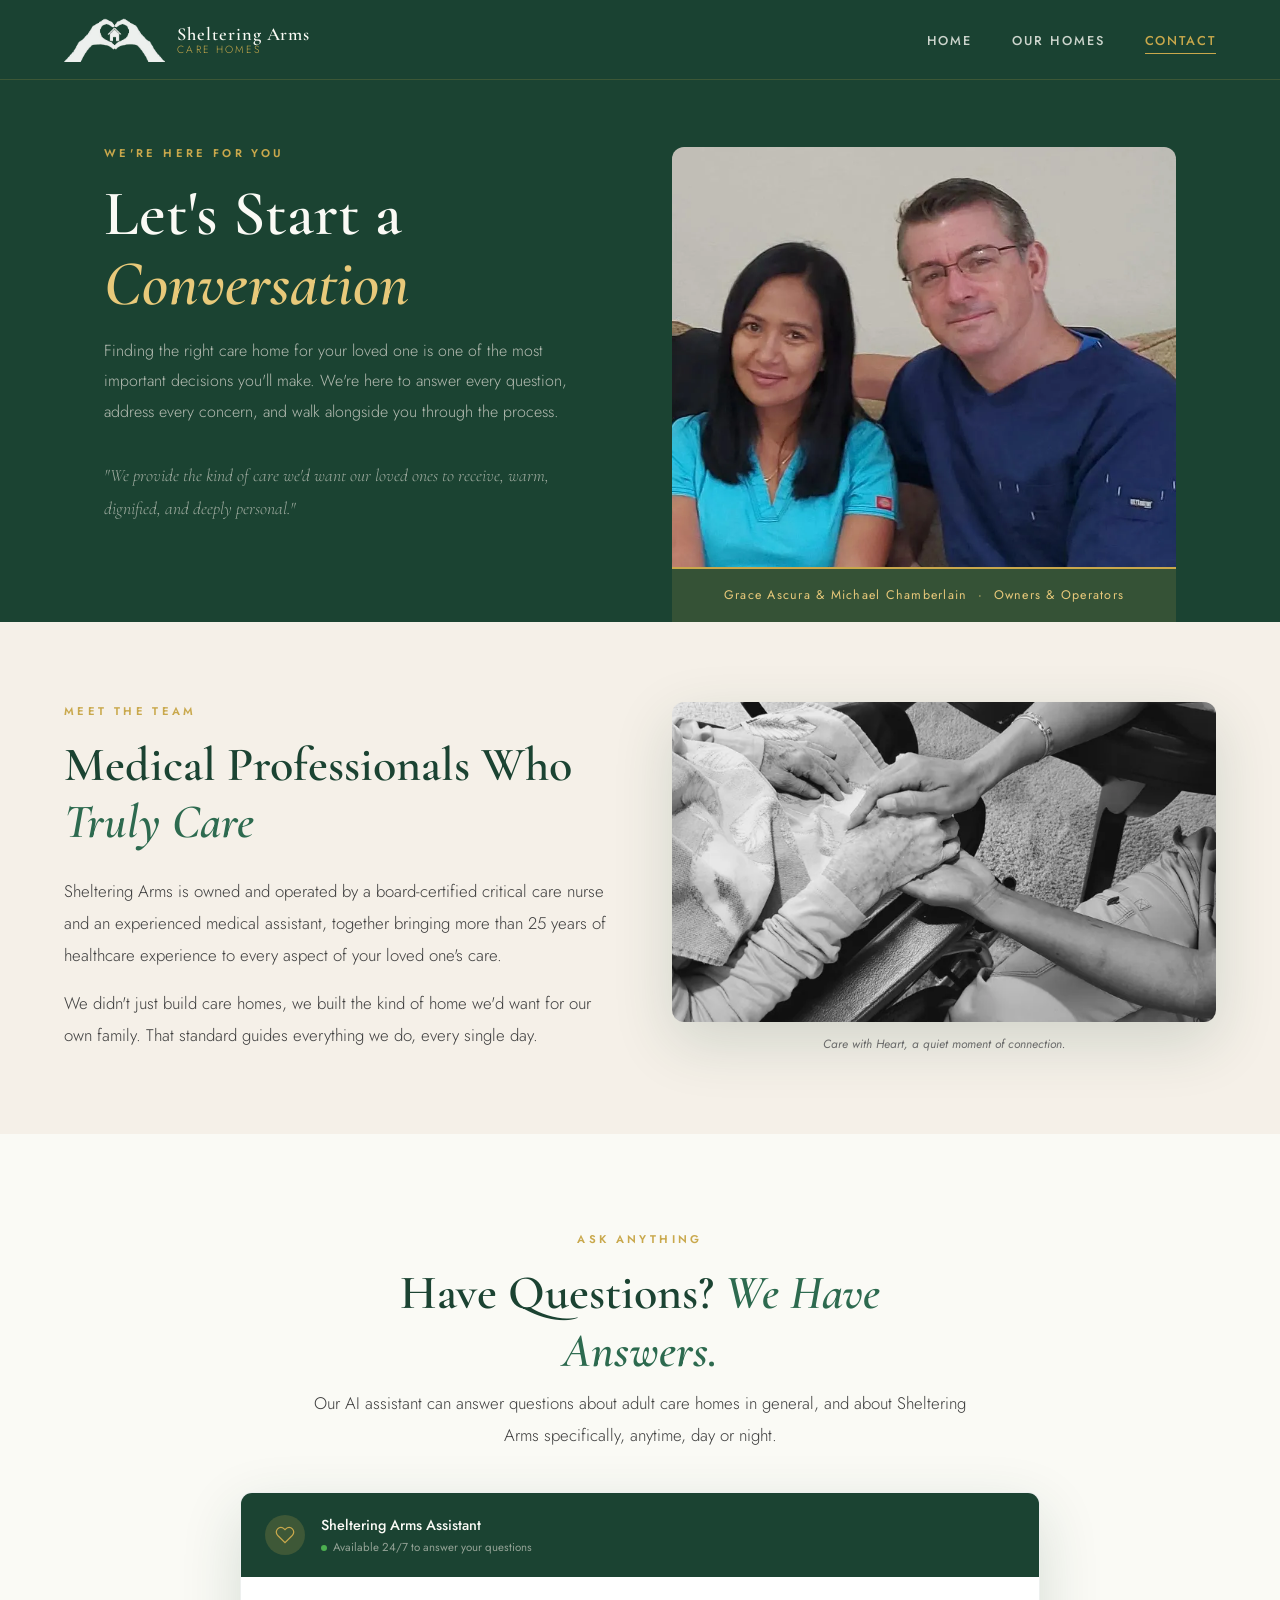
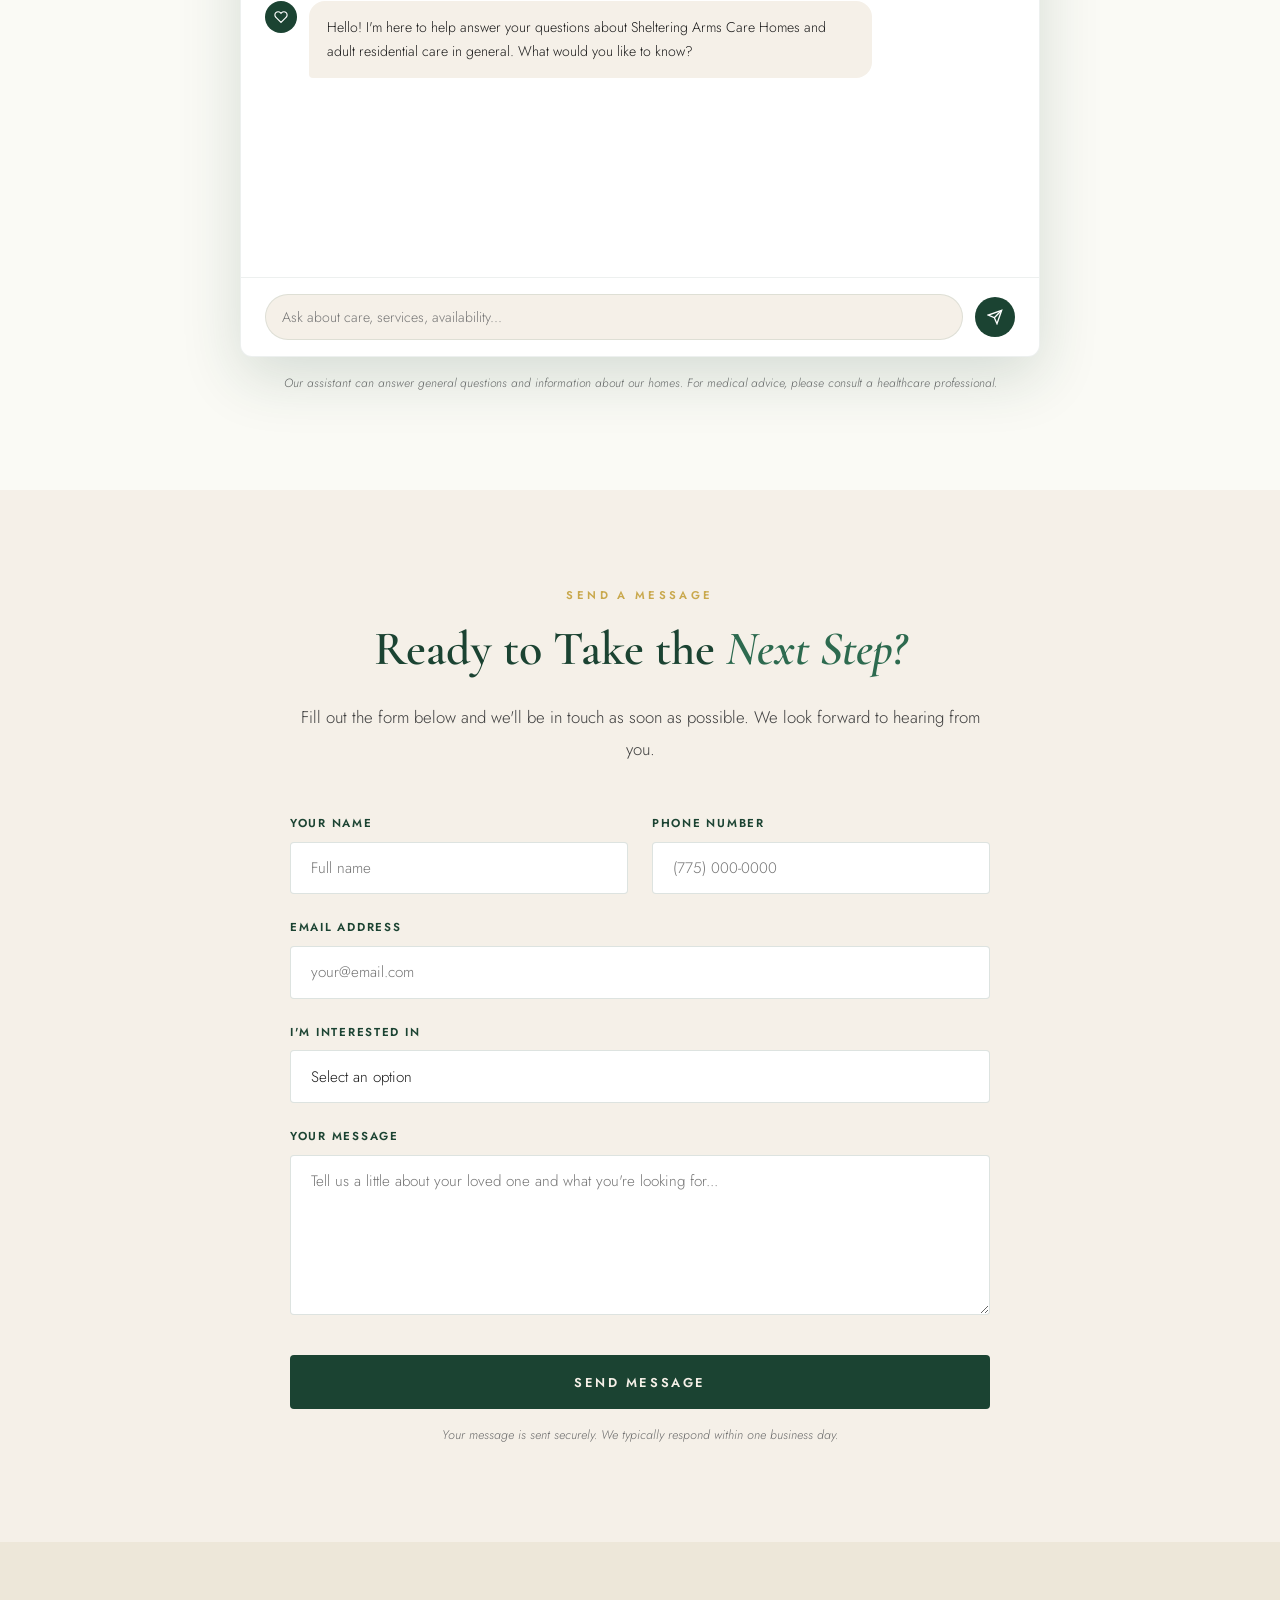
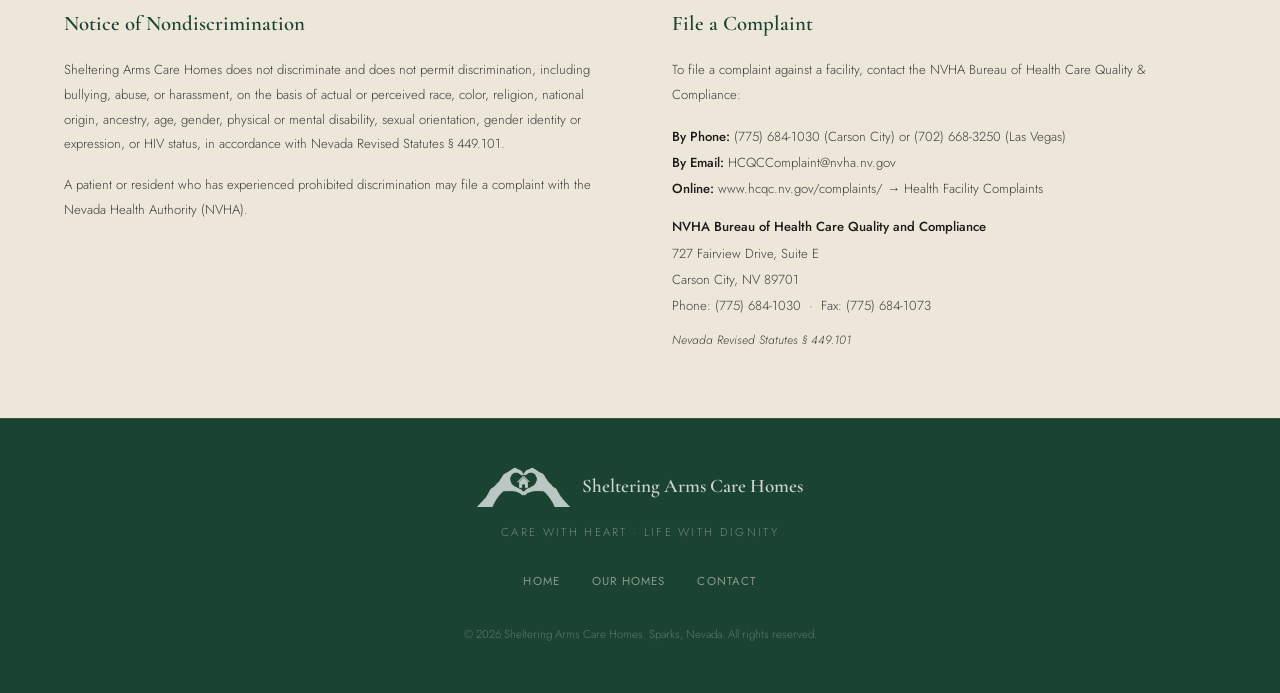
==== commit d245f130: "Update contact.html" ====
--- a/contact.html
+++ b/contact.html
@@ -166,7 +166,7 @@
         <div class="compliance-block-title">File a Complaint</div>
         <p class="compliance-text">To file a complaint against a facility, contact the NVHA Bureau of Health Care Quality &amp; Compliance:</p>
         <div class="compliance-contact" style="margin-top:1rem;">
-          <p><strong>By Phone:</strong> (775) 684-1030 (Carson City) or (702) 668-6515 (Las Vegas)</p>
+          <p><strong>By Phone:</strong> (775) 684-1030 (Carson City) or (702) 668-3250 (Las Vegas)</p>
           <p><strong>By Email:</strong> HCQCComplaint@nvha.nv.gov</p>
           <p><strong>Online:</strong> www.hcqc.nv.gov/complaints/ → Health Facility Complaints</p>
           <p style="margin-top:0.75rem;"><strong>NVHA Bureau of Health Care Quality and Compliance</strong><br>
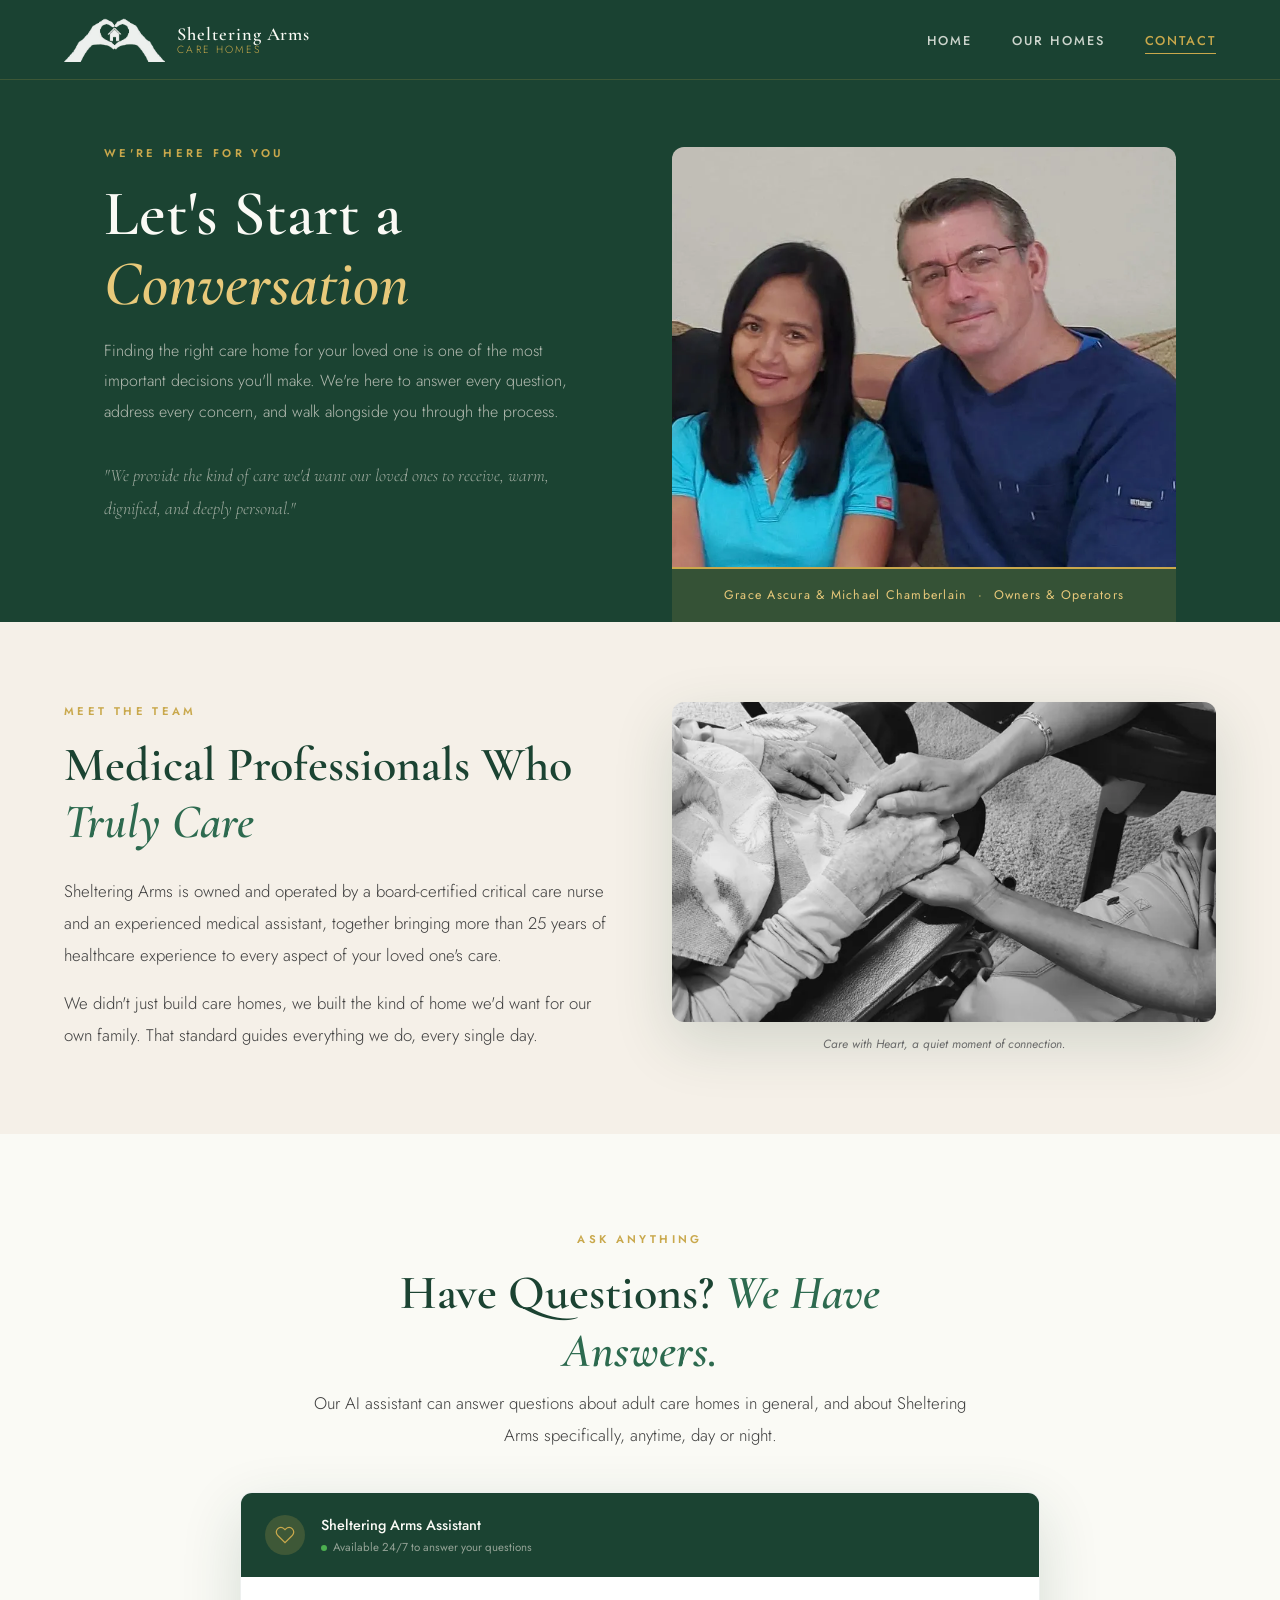
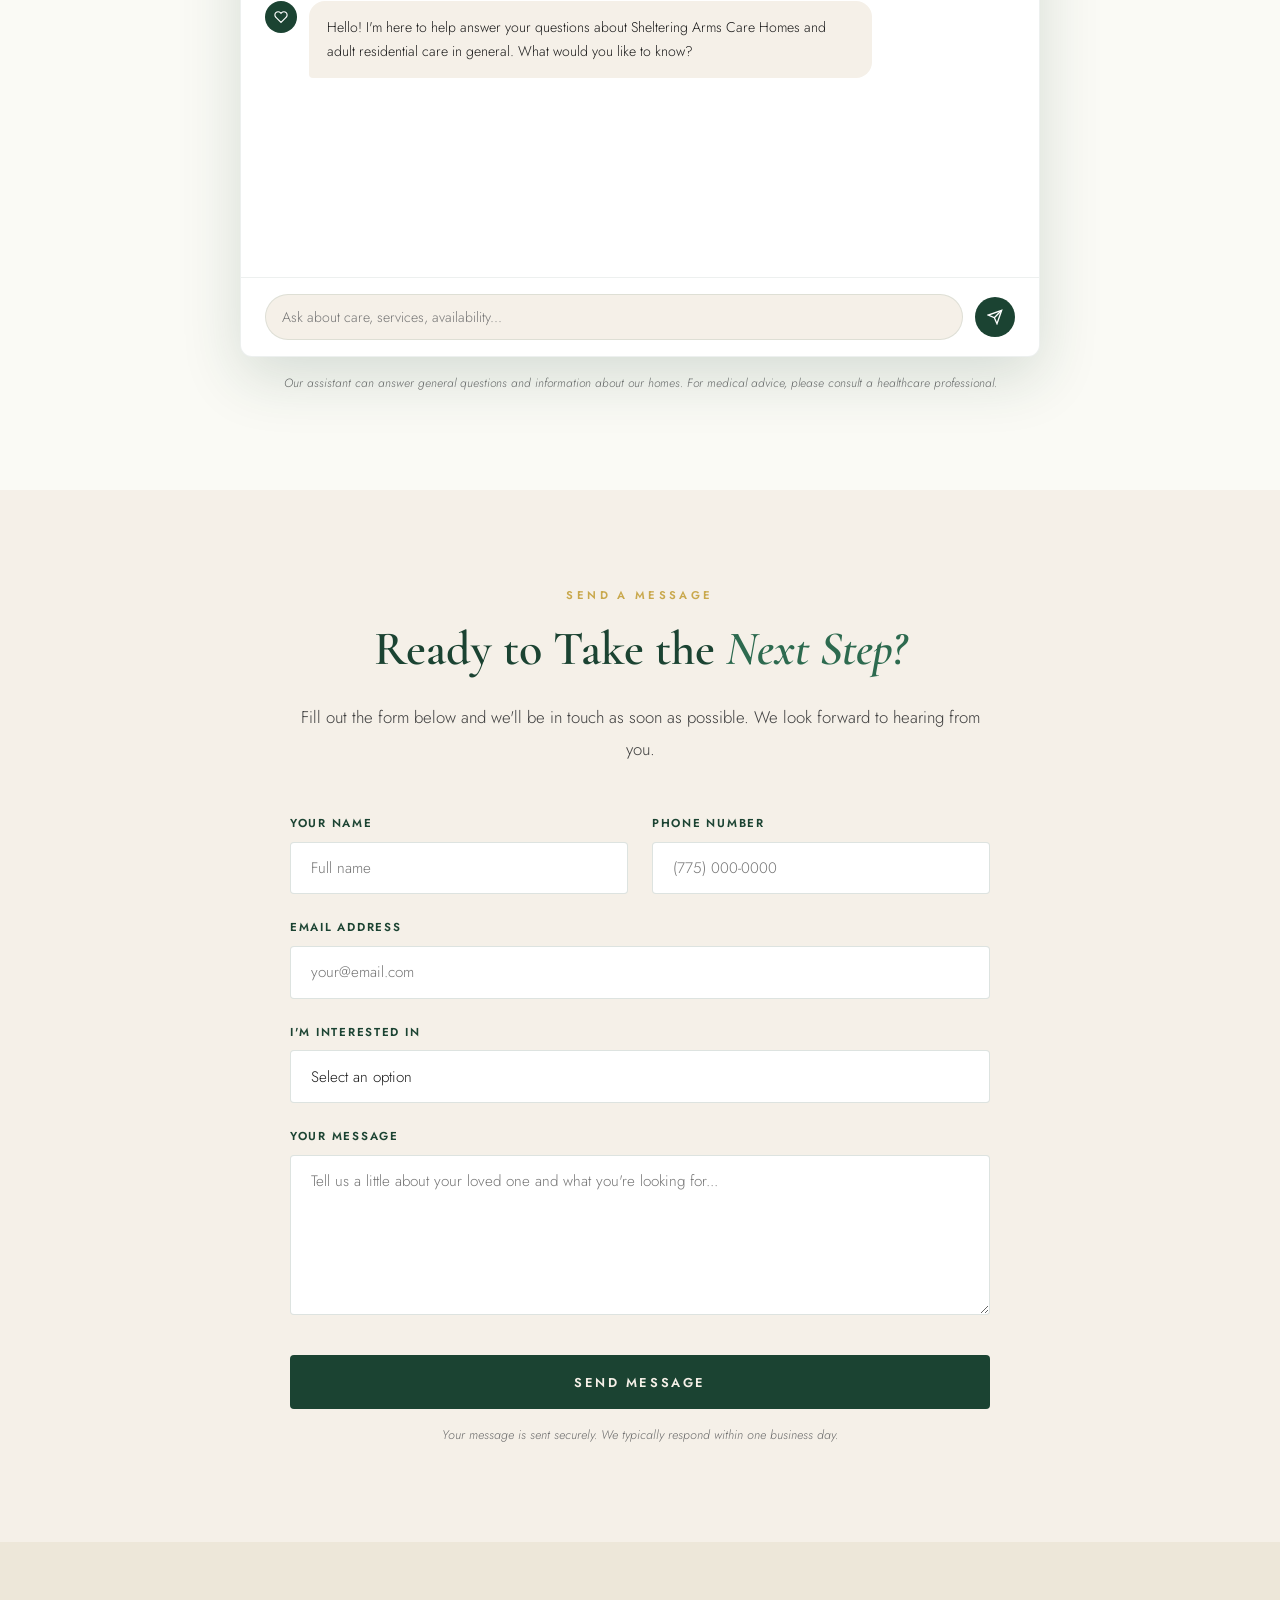
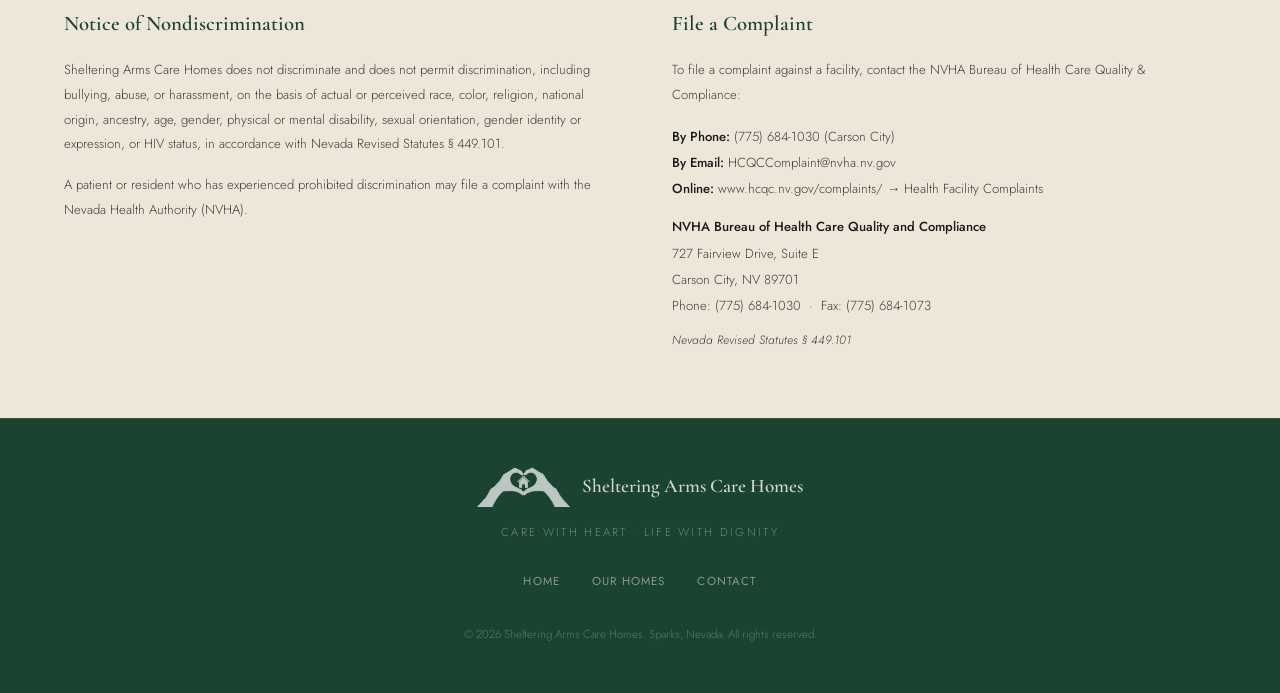
==== commit 23b71493: "Update contact.html" ====
--- a/contact.html
+++ b/contact.html
@@ -166,7 +166,7 @@
         <div class="compliance-block-title">File a Complaint</div>
         <p class="compliance-text">To file a complaint against a facility, contact the NVHA Bureau of Health Care Quality &amp; Compliance:</p>
         <div class="compliance-contact" style="margin-top:1rem;">
-          <p><strong>By Phone:</strong> (775) 684-1030 (Carson City) or (702) 668-3250 (Las Vegas)</p>
+          <p><strong>By Phone:</strong> (775) 684-1030 (Carson City)</p>
           <p><strong>By Email:</strong> HCQCComplaint@nvha.nv.gov</p>
           <p><strong>Online:</strong> www.hcqc.nv.gov/complaints/ → Health Facility Complaints</p>
           <p style="margin-top:0.75rem;"><strong>NVHA Bureau of Health Care Quality and Compliance</strong><br>
